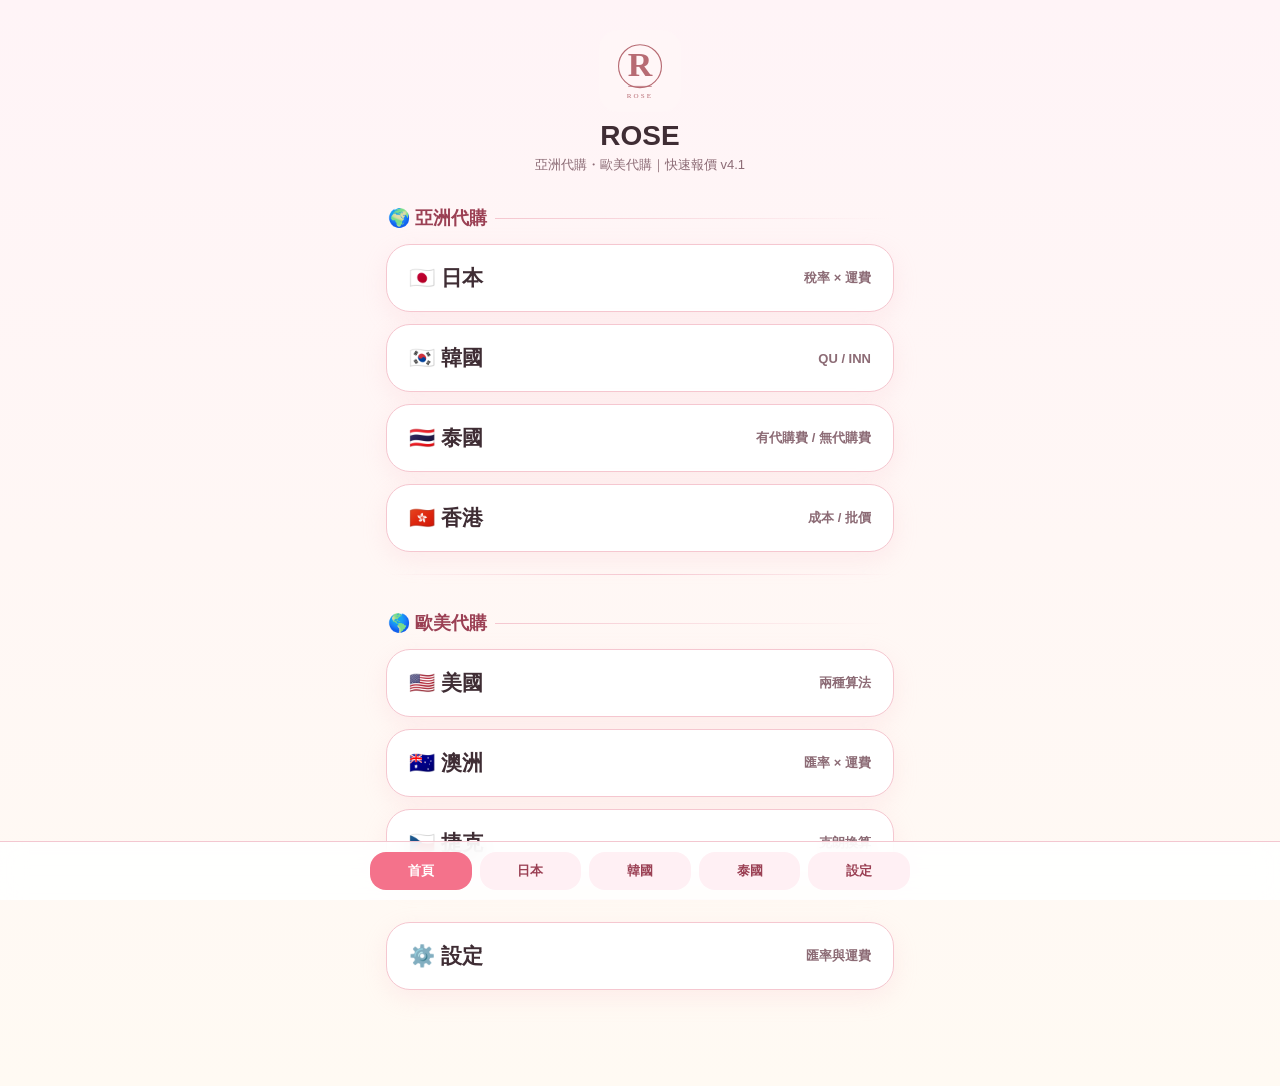
==== index.html @ 2ce21e0d "Add files via upload" ====
<!doctype html>
<!-- ROSE v4.1 Stable KR Shipping Settings -->
<html lang="zh-Hant">
<head>
  <meta charset="utf-8" />
  <meta name="viewport" content="width=device-width, initial-scale=1, viewport-fit=cover" />
  <meta name="theme-color" content="#f4728b" />
  <title>ROSE</title>
  <link rel="manifest" href="manifest.json" />
  <style>
    :root{--pink:#f4728b;--pink2:#fff1f4;--ink:#3f2d34;--muted:#8c6b75;--card:#fff;--line:#f5c7d0;--cream:#fff8ef;--green:#ecfdf3;--blue:#eff6ff;--purple:#f7f0ff;}
    *{box-sizing:border-box} body{margin:0;background:linear-gradient(180deg,#fff4f7,#fffaf3);font-family:-apple-system,BlinkMacSystemFont,"Segoe UI",sans-serif;color:var(--ink)}
    .app{max-width:540px;margin:0 auto;min-height:100vh;padding:18px 16px 96px}.top{text-align:center;padding:12px 0 18px}.logo{font-size:34px}.title{font-weight:900;font-size:28px}.sub{color:var(--muted);font-size:13px;margin-top:4px}.grid{display:grid;gap:12px}.group-title{grid-column:1/-1;font-size:18px;font-weight:950;color:#9b4054;margin:14px 2px 2px;display:flex;align-items:center;gap:8px}.group-title::after{content:"";height:1px;flex:1;background:linear-gradient(90deg,#f5c7d0,transparent)}.btn{width:100%;border:1px solid var(--line);background:#fff;border-radius:24px;padding:19px 22px;display:flex;align-items:center;justify-content:space-between;font-weight:850;font-size:21px;box-shadow:0 8px 24px #f6b8c533;cursor:pointer;color:var(--ink)}.btn small{font-size:13px;color:var(--muted);font-weight:650}.sep{height:1px;background:linear-gradient(90deg,transparent,#f5c7d0,transparent);margin:10px 0}.page{display:none}.page.active{display:block}.nav{display:flex;align-items:center;gap:12px;margin:8px 0 18px}.back{border:0;background:#fff;border-radius:50%;width:42px;height:42px;font-size:22px;box-shadow:0 8px 20px #e7b5be55;cursor:pointer}.h1{font-size:24px;font-weight:900}.panel{background:#fff;border:1px solid var(--line);border-radius:24px;padding:18px;margin-bottom:14px;box-shadow:0 8px 24px #f6b8c533}.field{margin:10px 0}.field label{display:block;font-weight:800;margin:0 0 7px;font-size:14px}.field .wrap{display:flex;align-items:center;background:#fff;border:2px solid #ffd1db;border-radius:18px;padding:0 14px}.field input{border:0;outline:0;padding:16px 4px;font-size:20px;flex:1;min-width:0;background:transparent}.unit{color:var(--muted);font-weight:800}.primary{border:0;background:var(--pink);color:white;font-size:20px;font-weight:900;border-radius:20px;width:100%;padding:17px;box-shadow:0 10px 20px #f4728b55;cursor:pointer}.settings-link{border:1px dashed var(--line);background:#fff;border-radius:18px;padding:12px;font-weight:800;color:#9b4054;cursor:pointer;width:100%;margin-top:10px}.result-grid{display:grid;gap:12px;margin-top:14px}.card{border-radius:22px;padding:16px;box-shadow:0 8px 24px #d9b8bf33}.card:nth-child(6n+1){background:#ffe6ee}.card:nth-child(6n+2){background:#fff0d8}.card:nth-child(6n+3){background:#eaf8f0}.card:nth-child(6n+4){background:#eaf2ff}.card:nth-child(6n+5){background:#f4eafe}.card:nth-child(6n+6){background:#fff6d9}.card h3{margin:0 0 12px;font-size:18px}.row{display:flex;justify-content:space-between;gap:12px;background:#ffffffcc;margin:8px 0;padding:11px 12px;border-radius:14px;font-weight:800}.row span:first-child{color:#7b5a63}.money{color:#e33f6a;font-size:19px}.kpi{display:grid;grid-template-columns:1fr 1fr;gap:10px}.kpi .row{display:block;text-align:center}.kpi b{display:block;font-size:24px;margin-top:4px;color:#e33f6a}.pill{display:inline-flex;padding:8px 12px;border-radius:999px;background:#fff;color:#9b4054;font-weight:800;font-size:13px;margin-bottom:12px}.settings-table{display:grid;gap:10px}.setting-row{display:grid;grid-template-columns:1fr 126px;gap:10px;align-items:center}.setting-row input{border:1px solid var(--line);border-radius:12px;padding:10px;font-size:16px}.note{font-size:13px;color:var(--muted);line-height:1.5}.bottom{position:fixed;left:0;right:0;bottom:0;background:#ffffffdd;backdrop-filter:blur(12px);border-top:1px solid #f3c7d0;padding:10px 12px}.tabs{max-width:540px;margin:0 auto;display:grid;grid-template-columns:repeat(5,1fr);gap:8px}.tab{border:0;background:#fff0f4;border-radius:16px;padding:10px 4px;font-weight:900;color:#9b4054;cursor:pointer}.tab.active{background:var(--pink);color:#fff}.two{display:grid;grid-template-columns:1fr 1fr;gap:10px}.hidden{display:none!important}.setting-title{font-weight:950;color:#9b4054;margin:18px 0 6px;font-size:17px}.setting-hint{font-size:13px;color:var(--muted);line-height:1.55;background:#fff7f9;border:1px dashed var(--line);border-radius:16px;padding:10px 12px;margin:0 0 12px}
  </style>
</head>
<body>
<div class="app">
  <section id="home" class="page active">
    <div class="top"><div class="logo"><img src="icon.svg" width="82" alt="ROSE"></div><div class="title">ROSE</div><div class="sub">亞洲代購・歐美代購｜快速報價 v4.1</div></div>
    <div class="grid">
      <div class="group-title">🌍 亞洲代購</div>
      <button class="btn" onclick="show('jp')"><span>🇯🇵 日本</span><small>稅率 × 運費</small></button>
      <button class="btn" onclick="show('kr')"><span>🇰🇷 韓國</span><small>QU / INN</small></button>
      <button class="btn" onclick="show('th')"><span>🇹🇭 泰國</span><small>有代購費 / 無代購費</small></button>
      <button class="btn" onclick="show('hk')"><span>🇭🇰 香港</span><small>成本 / 批價</small></button>
      <div class="sep"></div>
      <div class="group-title">🌎 歐美代購</div>
      <button class="btn" onclick="show('us')"><span>🇺🇸 美國</span><small>兩種算法</small></button>
      <button class="btn" onclick="show('au')"><span>🇦🇺 澳洲</span><small>匯率 × 運費</small></button>
      <button class="btn" onclick="show('cz')"><span>🇨🇿 捷克</span><small>克朗換算</small></button>
      <div class="sep"></div>
      <button class="btn" onclick="show('settings')"><span>⚙️ 設定</span><small>匯率與運費</small></button>
    </div>
  </section>
  <section id="jp" class="page"></section><section id="kr" class="page"></section><section id="th" class="page"></section>
  <section id="us" class="page"></section><section id="hk" class="page"></section><section id="au" class="page"></section><section id="cz" class="page"></section><section id="settings" class="page"></section>
</div>
<div class="bottom"><div class="tabs">
  <button class="tab active" onclick="show('home')">首頁</button><button class="tab" onclick="show('jp')">日本</button><button class="tab" onclick="show('kr')">韓國</button><button class="tab" onclick="show('th')">泰國</button><button class="tab" onclick="show('settings')">設定</button>
</div></div>
<script>
const defaults={jpRate:.21,jpShips:[.20,.22,.24,.25,.27,.28],krQuFee:1.03,krQuRate1:39,krQuRate2:40,krQuAir1:.26,krQuAir2:.21,krQuSea:.16,krHongRate1:40,krHongRate2:42,krHongAir:.23,krHongSea:.146,thRate:1,thShip:.17,thWeightShip:.18,usRate:32,usFeeA:1.08,usShipA:180,usFeeB:1.07,usShipB:5,hkRateCost:3.8,hkRateWholesale:5,hkBuyerFee:0,hkBuyerFeeWholesale:30,hkShipRateCost:4.2,hkShipRateWholesale:5,hkShipPerG:.15,auRate:23,auShip:.175,czRate:1.4,czShip:.3};
let st=JSON.parse(localStorage.getItem('roseSettings')||localStorage.getItem('abbySettings')||'{}'); st={...defaults,...st};
const fmt=n=>'NT$ '+(isFinite(n)?Math.round(n).toLocaleString('zh-TW'):'0');
const fmt2=n=>'NT$ '+(isFinite(n)?Math.round(n).toLocaleString('zh-TW'):'0');
function save(){localStorage.setItem('roseSettings',JSON.stringify(st));}
function show(id){document.querySelectorAll('.page').forEach(p=>p.classList.remove('active'));document.getElementById(id).classList.add('active');document.querySelectorAll('.tab').forEach(t=>t.classList.remove('active')); const map={home:0,jp:1,kr:2,th:3,settings:4}; if(map[id]!=null)document.querySelectorAll('.tab')[map[id]].classList.add('active'); window.scrollTo(0,0)}
function nav(title){return `<div class="nav"><button class="back" onclick="show('home')">‹</button><div class="h1">${title}</div></div>`}
function input(id,label,unit,val=0){return `<div class="field"><label>${label}</label><div class="wrap"><input id="${id}" type="number" inputmode="decimal" value="${val}" oninput="calcAll()"><span class="unit">${unit}</span></div></div>`}
function jpCost(p,w,tax,ship){return p*tax*st.jpRate+w*ship}
function renderJP(){document.getElementById('jp').innerHTML=nav('🇯🇵 日本報價')+`<div class="panel">${input('jpPrice','商品價格（日幣）','¥',100)}${input('jpWeight','重量','g',100)}<button class="primary" onclick="calcAll()">開始計算</button><button class="settings-link" onclick="show('settings')">調整日本匯率 / 運費</button></div><div id="jpResults" class="result-grid"></div>`;calcAll()}
function calcJP(){let p=+document.getElementById('jpPrice')?.value||0,w=+document.getElementById('jpWeight')?.value||0;let html=`<div class="panel kpi"><div class="row">商品<b>¥ ${p.toLocaleString()}</b></div><div class="row">重量<b>${w} g</b></div></div>`;st.jpShips.forEach(ship=>{let a=jpCost(p,w,1.1,ship),b=jpCost(p,w,1.08,ship),c=jpCost(p,w,1,ship);html+=`<div class="card"><h3>運費 ${ship.toFixed(2)}</h3><div class="row"><span>10%稅 成本</span><span class="money">${fmt(a)}</span></div><div class="row"><span>8%稅 成本</span><span class="money">${fmt(b)}</span></div><div class="row"><span>稅込 成本</span><span class="money">${fmt(c)}</span></div></div>`});document.getElementById('jpResults').innerHTML=html}
function renderKR(){document.getElementById('kr').innerHTML=nav('🇰🇷 韓國報價')+`<div class="panel"><span class="pill">QU 模式</span>${input('krQuPrice','韓元價格','₩',28000)}${input('krQuWeight','重量','g',900)}<span class="pill">INN 模式</span>${input('krHongPrice','韓元價格','₩',10000)}${input('krHongWeight','重量','g',200)}<button class="primary" onclick="calcAll()">開始計算</button></div><div id="krResults" class="result-grid"></div>`;calcAll()}
function calcKR(){let p=+document.getElementById('krQuPrice')?.value||0,w=+document.getElementById('krQuWeight')?.value||0,hp=+document.getElementById('krHongPrice')?.value||0,hw=+document.getElementById('krHongWeight')?.value||0;let qAir1=p*st.krQuFee/st.krQuRate1+w*st.krQuAir1,qAir2=p*st.krQuFee/st.krQuRate2+w*st.krQuAir2,qSea1=p*st.krQuFee/st.krQuRate1+w*st.krQuSea,qSea2=p*st.krQuFee/st.krQuRate2+w*st.krQuSea;let hAir1=hp/st.krHongRate1+hw*st.krHongAir,hAir2=hp/st.krHongRate2+hw*st.krHongAir,hSea1=hp/st.krHongRate1+hw*st.krHongSea,hSea2=hp/st.krHongRate2+hw*st.krHongSea;document.getElementById('krResults').innerHTML=`<div class="card"><h3>QU 空運</h3><div class="row"><span>匯率 ${st.krQuRate1}｜運費 ${st.krQuAir1}/g</span><span class="money">${fmt(qAir1)}</span></div><div class="row"><span>匯率 ${st.krQuRate2}｜運費 ${st.krQuAir2}/g</span><span class="money">${fmt(qAir2)}</span></div></div><div class="card"><h3>QU 海運</h3><div class="row"><span>匯率 ${st.krQuRate1}｜運費 ${st.krQuSea}/g</span><span class="money">${fmt(qSea1)}</span></div><div class="row"><span>匯率 ${st.krQuRate2}｜運費 ${st.krQuSea}/g</span><span class="money">${fmt(qSea2)}</span></div></div><div class="card"><h3>INN 空運</h3><div class="row"><span>匯率 ${st.krHongRate1}｜運費 ${st.krHongAir}/g</span><span class="money">${fmt(hAir1)}</span></div><div class="row"><span>匯率 ${st.krHongRate2}｜運費 ${st.krHongAir}/g</span><span class="money">${fmt(hAir2)}</span></div></div><div class="card"><h3>INN 海運</h3><div class="row"><span>匯率 ${st.krHongRate1}｜運費 ${st.krHongSea}/g</span><span class="money">${fmt(hSea1)}</span></div><div class="row"><span>匯率 ${st.krHongRate2}｜運費 ${st.krHongSea}/g</span><span class="money">${fmt(hSea2)}</span></div></div>`}
function renderTH(){document.getElementById('th').innerHTML=nav('🇹🇭 泰國報價')+`<div class="panel"><span class="pill">有代購費</span>${input('thPrice','泰銖價格','฿',100)}${input('thWeight','重量','g',100)}<span class="pill">無代購費</span>${input('thWPrice','泰銖價格','฿',210)}${input('thWWeight','重量','g',400)}<button class="primary" onclick="calcAll()">開始計算</button></div><div id="thResults" class="result-grid"></div>`;calcAll()}
function calcTH(){let p=+document.getElementById('thPrice')?.value||0,w=+document.getElementById('thWeight')?.value||0,wp=+document.getElementById('thWPrice')?.value||0,ww=+document.getElementById('thWWeight')?.value||0;let cost=Math.round(p*1.1*st.thRate+w*st.thShip);let base=Math.round(wp*st.thRate+ww*st.thShip);let agent=Math.round(base*1.1);document.getElementById('thResults').innerHTML=`<div class="card"><h3>有代購費</h3><div class="row"><span>成本</span><span class="money">${fmt(cost)}</span></div></div><div class="card"><h3>無代購費</h3><div class="row"><span>成本</span><span class="money">${fmt(base)}</span></div><div class="row"><span>代購費10%</span><span>${fmt(agent)}</span></div></div>`}

function renderUS(){document.getElementById('us').innerHTML=nav('🇺🇸 美國報價')+`<div class="panel"><span class="pill">算法A：商品×代購×匯率 + 磅×運費</span>${input('usAUsd','美金價格','$',10.99)}${input('usALb','重量','lb',1.37)}<span class="pill">算法B：(商品×代購 + 磅×運費)×匯率</span>${input('usBUsd','美金價格','$',10.99)}${input('usBLb','重量','lb',1.37)}<span class="pill">克磅換算</span>${input('usG','克轉磅','g',500)}${input('usLb','磅轉克','lb',1)}<button class="primary" onclick="calcAll()">開始計算</button></div><div id="usResults" class="result-grid"></div>`;calcAll()}
function calcUS(){let a=+document.getElementById('usAUsd')?.value||0,alb=+document.getElementById('usALb')?.value||0,b=+document.getElementById('usBUsd')?.value||0,blb=+document.getElementById('usBLb')?.value||0,g=+document.getElementById('usG')?.value||0,lb=+document.getElementById('usLb')?.value||0;let ares=a*st.usFeeA*st.usRate+alb*st.usShipA;let bres=(b*st.usFeeB+blb*st.usShipB)*st.usRate;document.getElementById('usResults').innerHTML=`<div class="card"><h3>算法A</h3><div class="row"><span>結果</span><span class="money">${fmt2(ares)}</span></div></div><div class="card"><h3>算法B</h3><div class="row"><span>結果</span><span class="money">${fmt2(bres)}</span></div></div><div class="card"><h3>重量換算</h3><div class="row"><span>${g} g =</span><span class="money">${(g*0.0022046).toFixed(4)} lb</span></div><div class="row"><span>${lb} lb =</span><span class="money">${(lb/0.0022046).toFixed(2)} g</span></div></div>`}
function renderHK(){document.getElementById('hk').innerHTML=nav('🇭🇰 香港報價')+`<div class="panel"><span class="pill">模式1：折扣＋買手費</span>${input('hkPrice','港幣價格','HK$',125)}${input('hkDiscount','折扣','×',1)}<span class="pill">模式2：重量運費</span>${input('hkWPrice','港幣價格','HK$',20)}${input('hkWeightFee','重量運費','NT$',85)}${input('hkWDiscount','折扣','×',1)}<button class="primary" onclick="calcAll()">開始計算</button></div><div id="hkResults" class="result-grid"></div>`;calcAll()}
function calcHK(){let p=+document.getElementById('hkPrice')?.value||0,d=+document.getElementById('hkDiscount')?.value||0,wp=+document.getElementById('hkWPrice')?.value||0,wf=+document.getElementById('hkWeightFee')?.value||0,wd=+document.getElementById('hkWDiscount')?.value||0;let c=p*d*st.hkRateCost+st.hkBuyerFee,wh=p*d*st.hkRateWholesale+st.hkBuyerFeeWholesale;let c2=wp*wd*st.hkShipRateCost+wf*st.hkShipPerG,wh2=wp*wd*st.hkShipRateWholesale+wf*st.hkShipPerG;document.getElementById('hkResults').innerHTML=`<div class="card"><h3>模式1：折扣＋買手費</h3><div class="row"><span>成本</span><span class="money">${fmt2(c)}</span></div><div class="row"><span>批價</span><span>${fmt2(wh)}</span></div></div><div class="card"><h3>模式2：重量運費</h3><div class="row"><span>成本</span><span class="money">${fmt2(c2)}</span></div><div class="row"><span>批價</span><span>${fmt2(wh2)}</span></div></div>`}
function renderAU(){document.getElementById('au').innerHTML=nav('🇦🇺 澳洲報價')+`<div class="panel">${input('auPrice','澳幣價格','A$',30)}${input('auWeight','重量','g',150)}<button class="primary" onclick="calcAll()">開始計算</button></div><div id="auResults" class="result-grid"></div>`;calcAll()}
function calcAU(){let p=+document.getElementById('auPrice')?.value||0,w=+document.getElementById('auWeight')?.value||0;let res=p*st.auRate+w*st.auShip;document.getElementById('auResults').innerHTML=`<div class="card"><h3>澳洲小計</h3><div class="row"><span>結果</span><span class="money">${fmt2(res)}</span></div></div>`}
function renderCZ(){document.getElementById('cz').innerHTML=nav('🇨🇿 捷克報價')+`<div class="panel">${input('czPrice','克朗價格','Kč',119.9)}${input('czWeight','重量','g',150)}<button class="primary" onclick="calcAll()">開始計算</button></div><div id="czResults" class="result-grid"></div>`;calcAll()}
function calcCZ(){let p=+document.getElementById('czPrice')?.value||0,w=+document.getElementById('czWeight')?.value||0;let res=p*st.czRate+w*st.czShip;document.getElementById('czResults').innerHTML=`<div class="card"><h3>捷克小計</h3><div class="row"><span>結果</span><span class="money">${fmt2(res)}</span></div></div>`}
function settingTitle(t){return `<div class="setting-title">${t}</div>`}
function settingInput(k,l,step='0.001'){return `<div class="setting-row"><label>${l}</label><input id="set_${k}" type="number" step="${step}" value="${st[k]}"></div>`}
function renderSettings(){let shipHtml=st.jpShips.map((v,i)=>`<div class="setting-row"><label>日本運費 ${i+1}</label><input id="jpShip${i}" type="number" step="0.01" value="${v}"></div>`).join('');document.getElementById('settings').innerHTML=nav('⚙️ 設定')+`<div class="panel"><div class="setting-hint">韓國運費為「每 g 運費」。例如 0.26 代表每公克 0.26 元；不需要運費就填 0。</div><div class="settings-table">${settingTitle('🇯🇵 日本')}${settingInput('jpRate','日幣匯率')}${shipHtml}${settingTitle('🇰🇷 韓國 QU')}${settingInput('krQuRate1','QU 匯率1')}${settingInput('krQuRate2','QU 匯率2')}${settingInput('krQuAir1','QU 空運運費1 / 每g')}${settingInput('krQuAir2','QU 空運運費2 / 每g')}${settingInput('krQuSea','QU 海運運費 / 每g')}${settingInput('krQuFee','QU 代購費倍率')}${settingTitle('🇰🇷 韓國 INN')}${settingInput('krHongRate1','INN 匯率1')}${settingInput('krHongRate2','INN 匯率2')}${settingInput('krHongAir','INN 空運運費 / 每g')}${settingInput('krHongSea','INN 海運運費 / 每g')}${settingTitle('🇹🇭 泰國')}${settingInput('thRate','泰銖匯率')}${settingInput('thShip','有代購運費 / 每g')}${settingInput('thWeightShip','無代購運費 / 每g')}${settingTitle('🇺🇸 美國')}${settingInput('usRate','美金匯率')}${settingInput('usFeeA','算法A代購費倍率')}${settingInput('usShipA','算法A運費')}${settingInput('usFeeB','算法B代購費倍率')}${settingInput('usShipB','算法B運費')}${settingTitle('🇭🇰 香港')}${settingInput('hkRateCost','港幣成本匯率')}${settingInput('hkRateWholesale','港幣批價匯率')}${settingInput('hkBuyerFee','買手費成本')}${settingInput('hkBuyerFeeWholesale','買手費批價')}${settingInput('hkShipRateCost','重量成本匯率')}${settingInput('hkShipRateWholesale','重量批價匯率')}${settingInput('hkShipPerG','香港重量運費 / 每g')}${settingTitle('🇦🇺 澳洲')}${settingInput('auRate','澳幣匯率')}${settingInput('auShip','澳洲運費 / 每g')}${settingTitle('🇨🇿 捷克')}${settingInput('czRate','捷克匯率')}${settingInput('czShip','捷克運費 / 每g')}</div><button class="primary" style="margin-top:16px" onclick="saveSettings()">儲存設定</button><p class="note">設定會存在這台手機/電腦的瀏覽器裡。換裝置要重新設定。</p></div>`}
function saveSettings(){Object.keys(defaults).forEach(k=>{if(k==='jpShips')return;let el=document.getElementById('set_'+k);if(el)st[k]=+el.value});st.jpShips=st.jpShips.map((_,i)=>+document.getElementById('jpShip'+i).value||0);save();alert('已儲存設定');renderAll();show('settings')}
function calcAll(){if(document.getElementById('jpResults'))calcJP();if(document.getElementById('krResults'))calcKR();if(document.getElementById('thResults'))calcTH();if(document.getElementById('usResults'))calcUS();if(document.getElementById('hkResults'))calcHK();if(document.getElementById('auResults'))calcAU();if(document.getElementById('czResults'))calcCZ()}
function renderAll(){renderJP();renderKR();renderTH();renderUS();renderHK();renderAU();renderCZ();renderSettings()}
renderAll();
if('serviceWorker' in navigator){navigator.serviceWorker.register('./sw.js').catch(()=>{})}
</script>
</body>
</html>
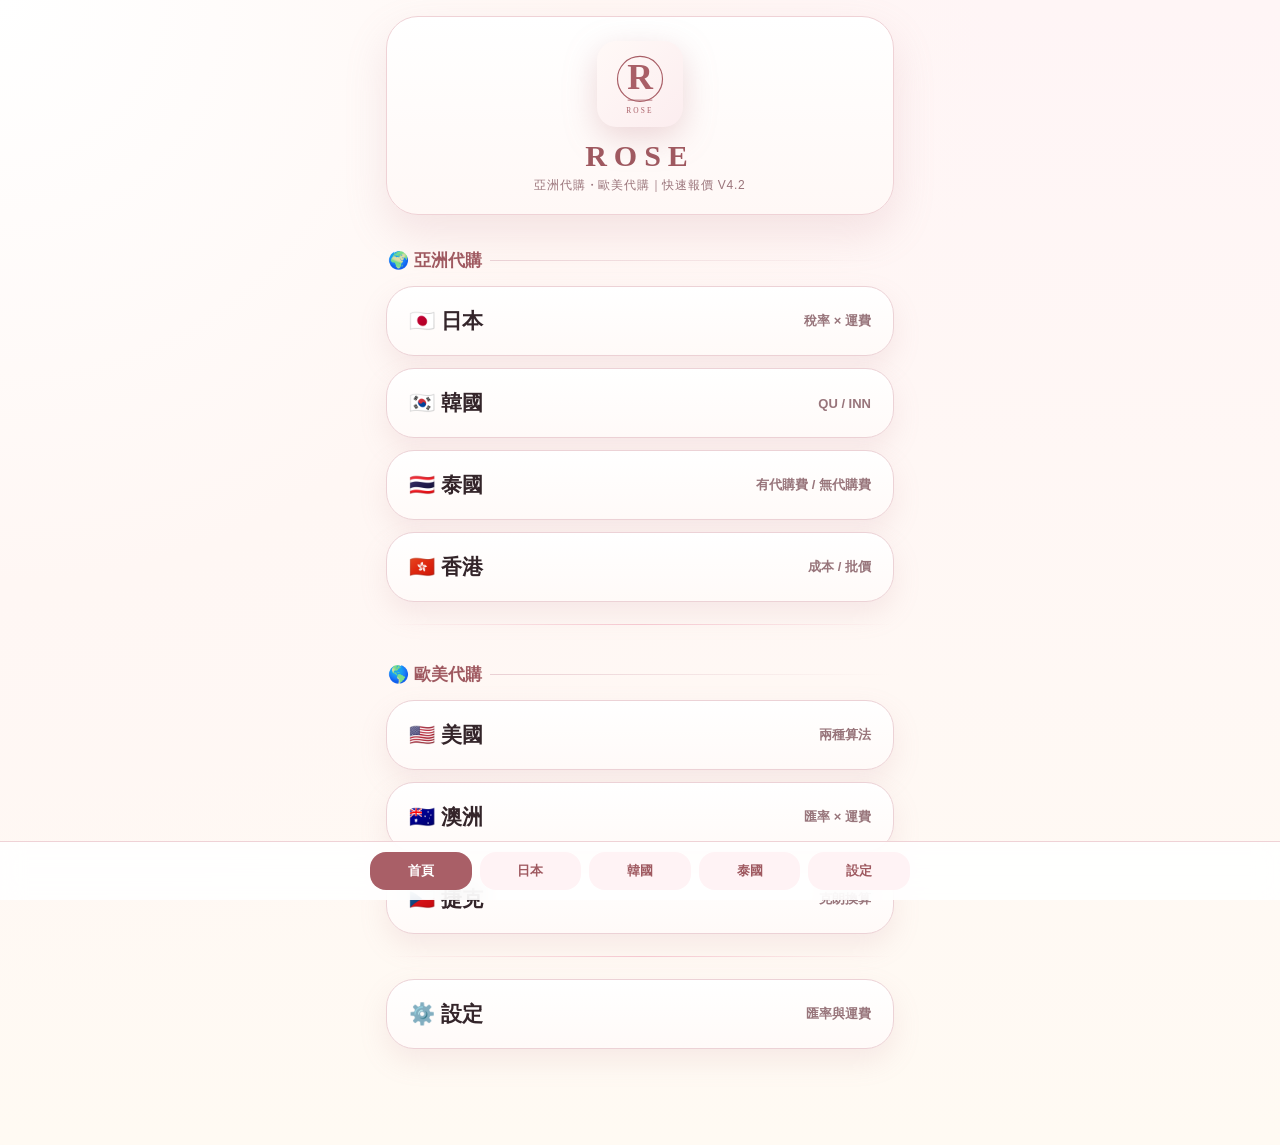
==== commit 61274f93: "Add files via upload" ====
--- a/index.html
+++ b/index.html
@@ -1,22 +1,142 @@
 <!doctype html>
-<!-- ROSE v4.1 Stable KR Shipping Settings -->
+<!-- ROSE v4.2 Stable Visual Upgrade -->
 <html lang="zh-Hant">
 <head>
   <meta charset="utf-8" />
   <meta name="viewport" content="width=device-width, initial-scale=1, viewport-fit=cover" />
-  <meta name="theme-color" content="#f4728b" />
+  <meta name="theme-color" content="#a95f67" />
   <title>ROSE</title>
   <link rel="manifest" href="manifest.json" />
   <style>
     :root{--pink:#f4728b;--pink2:#fff1f4;--ink:#3f2d34;--muted:#8c6b75;--card:#fff;--line:#f5c7d0;--cream:#fff8ef;--green:#ecfdf3;--blue:#eff6ff;--purple:#f7f0ff;}
     *{box-sizing:border-box} body{margin:0;background:linear-gradient(180deg,#fff4f7,#fffaf3);font-family:-apple-system,BlinkMacSystemFont,"Segoe UI",sans-serif;color:var(--ink)}
     .app{max-width:540px;margin:0 auto;min-height:100vh;padding:18px 16px 96px}.top{text-align:center;padding:12px 0 18px}.logo{font-size:34px}.title{font-weight:900;font-size:28px}.sub{color:var(--muted);font-size:13px;margin-top:4px}.grid{display:grid;gap:12px}.group-title{grid-column:1/-1;font-size:18px;font-weight:950;color:#9b4054;margin:14px 2px 2px;display:flex;align-items:center;gap:8px}.group-title::after{content:"";height:1px;flex:1;background:linear-gradient(90deg,#f5c7d0,transparent)}.btn{width:100%;border:1px solid var(--line);background:#fff;border-radius:24px;padding:19px 22px;display:flex;align-items:center;justify-content:space-between;font-weight:850;font-size:21px;box-shadow:0 8px 24px #f6b8c533;cursor:pointer;color:var(--ink)}.btn small{font-size:13px;color:var(--muted);font-weight:650}.sep{height:1px;background:linear-gradient(90deg,transparent,#f5c7d0,transparent);margin:10px 0}.page{display:none}.page.active{display:block}.nav{display:flex;align-items:center;gap:12px;margin:8px 0 18px}.back{border:0;background:#fff;border-radius:50%;width:42px;height:42px;font-size:22px;box-shadow:0 8px 20px #e7b5be55;cursor:pointer}.h1{font-size:24px;font-weight:900}.panel{background:#fff;border:1px solid var(--line);border-radius:24px;padding:18px;margin-bottom:14px;box-shadow:0 8px 24px #f6b8c533}.field{margin:10px 0}.field label{display:block;font-weight:800;margin:0 0 7px;font-size:14px}.field .wrap{display:flex;align-items:center;background:#fff;border:2px solid #ffd1db;border-radius:18px;padding:0 14px}.field input{border:0;outline:0;padding:16px 4px;font-size:20px;flex:1;min-width:0;background:transparent}.unit{color:var(--muted);font-weight:800}.primary{border:0;background:var(--pink);color:white;font-size:20px;font-weight:900;border-radius:20px;width:100%;padding:17px;box-shadow:0 10px 20px #f4728b55;cursor:pointer}.settings-link{border:1px dashed var(--line);background:#fff;border-radius:18px;padding:12px;font-weight:800;color:#9b4054;cursor:pointer;width:100%;margin-top:10px}.result-grid{display:grid;gap:12px;margin-top:14px}.card{border-radius:22px;padding:16px;box-shadow:0 8px 24px #d9b8bf33}.card:nth-child(6n+1){background:#ffe6ee}.card:nth-child(6n+2){background:#fff0d8}.card:nth-child(6n+3){background:#eaf8f0}.card:nth-child(6n+4){background:#eaf2ff}.card:nth-child(6n+5){background:#f4eafe}.card:nth-child(6n+6){background:#fff6d9}.card h3{margin:0 0 12px;font-size:18px}.row{display:flex;justify-content:space-between;gap:12px;background:#ffffffcc;margin:8px 0;padding:11px 12px;border-radius:14px;font-weight:800}.row span:first-child{color:#7b5a63}.money{color:#e33f6a;font-size:19px}.kpi{display:grid;grid-template-columns:1fr 1fr;gap:10px}.kpi .row{display:block;text-align:center}.kpi b{display:block;font-size:24px;margin-top:4px;color:#e33f6a}.pill{display:inline-flex;padding:8px 12px;border-radius:999px;background:#fff;color:#9b4054;font-weight:800;font-size:13px;margin-bottom:12px}.settings-table{display:grid;gap:10px}.setting-row{display:grid;grid-template-columns:1fr 126px;gap:10px;align-items:center}.setting-row input{border:1px solid var(--line);border-radius:12px;padding:10px;font-size:16px}.note{font-size:13px;color:var(--muted);line-height:1.5}.bottom{position:fixed;left:0;right:0;bottom:0;background:#ffffffdd;backdrop-filter:blur(12px);border-top:1px solid #f3c7d0;padding:10px 12px}.tabs{max-width:540px;margin:0 auto;display:grid;grid-template-columns:repeat(5,1fr);gap:8px}.tab{border:0;background:#fff0f4;border-radius:16px;padding:10px 4px;font-weight:900;color:#9b4054;cursor:pointer}.tab.active{background:var(--pink);color:#fff}.two{display:grid;grid-template-columns:1fr 1fr;gap:10px}.hidden{display:none!important}.setting-title{font-weight:950;color:#9b4054;margin:18px 0 6px;font-size:17px}.setting-hint{font-size:13px;color:var(--muted);line-height:1.55;background:#fff7f9;border:1px dashed var(--line);border-radius:16px;padding:10px 12px;margin:0 0 12px}
-  </style>
+  
+/* ROSE v4.2 visual polish */
+:root{
+  --pink:#a95f67;
+  --pink2:#fff2f4;
+  --ink:#34252a;
+  --muted:#8f6d73;
+  --line:#ecd2d6;
+}
+body{
+  background:
+    radial-gradient(circle at top left,#fff 0,#fff7f4 34%,transparent 58%),
+    linear-gradient(180deg,#fff5f6,#fffaf3);
+}
+.app{padding-top:16px}
+.top{
+  background:linear-gradient(180deg,#fff,#fff8f6);
+  border:1px solid #efd2d6;
+  border-radius:32px;
+  padding:24px 18px 20px;
+  margin-bottom:18px;
+  box-shadow:0 18px 42px #c58b9330;
+}
+.logo img{
+  width:86px;
+  filter:drop-shadow(0 10px 16px #b76b7342);
+}
+.title{
+  font-family:Georgia,'Times New Roman',serif;
+  letter-spacing:7px;
+  color:#9f5960;
+  font-size:30px;
+  margin-top:4px;
+}
+.sub{
+  color:#9a747a;
+  letter-spacing:.8px;
+  font-size:12px;
+  text-transform:uppercase;
+}
+.group-title{
+  color:#9f5960;
+  font-size:17px;
+  margin-top:16px;
+}
+.group-title::after{
+  background:linear-gradient(90deg,#ead0d4,transparent);
+}
+.btn{
+  background:linear-gradient(180deg,#ffffff,#fffaf8);
+  border-color:#ecd2d6;
+  border-radius:28px;
+  padding:20px 22px;
+  box-shadow:0 12px 28px #c58b9326;
+  transition:transform .12s ease,box-shadow .12s ease,border-color .12s ease;
+}
+.btn:active{
+  transform:scale(.985);
+  box-shadow:0 6px 16px #c58b9330;
+}
+.btn span{letter-spacing:.2px}
+.btn small{color:#98757b}
+.panel{
+  border-color:#ecd2d6;
+  border-radius:28px;
+  box-shadow:0 14px 34px #c58b9326;
+}
+.field .wrap{
+  border-color:#efd0d6;
+  border-radius:20px;
+}
+.primary{
+  background:#a95f67;
+  box-shadow:0 12px 24px #a95f6742;
+}
+.settings-link{
+  color:#9f5960;
+  border-color:#e7c3ca;
+}
+.card{
+  border:1px solid #efd6d9;
+  border-radius:26px;
+  box-shadow:0 14px 32px #c58b9324;
+}
+.card h3{
+  color:#8f4f57;
+  letter-spacing:.4px;
+}
+.row{
+  border-radius:16px;
+}
+.money{
+  color:#a95f67;
+}
+.pill{
+  background:#fff4f5;
+  color:#9f5960;
+}
+.back{
+  box-shadow:0 10px 22px #c58b9330;
+}
+.bottom{
+  border-top-color:#efd2d6;
+}
+.tab{
+  background:#fff3f5;
+  color:#9f5960;
+}
+.tab.active{
+  background:#a95f67;
+  color:#fff;
+}
+.setting-title{
+  color:#9f5960;
+}
+.setting-hint{
+  background:#fff7f8;
+  border-color:#ecd2d6;
+}
+
+</style>
 </head>
 <body>
 <div class="app">
   <section id="home" class="page active">
-    <div class="top"><div class="logo"><img src="icon.svg" width="82" alt="ROSE"></div><div class="title">ROSE</div><div class="sub">亞洲代購・歐美代購｜快速報價 v4.1</div></div>
+    <div class="top"><div class="logo"><img src="icon.svg" width="82" alt="ROSE"></div><div class="title">ROSE</div><div class="sub">亞洲代購・歐美代購｜快速報價 v4.2</div></div>
     <div class="grid">
       <div class="group-title">🌍 亞洲代購</div>
       <button class="btn" onclick="show('jp')"><span>🇯🇵 日本</span><small>稅率 × 運費</small></button>
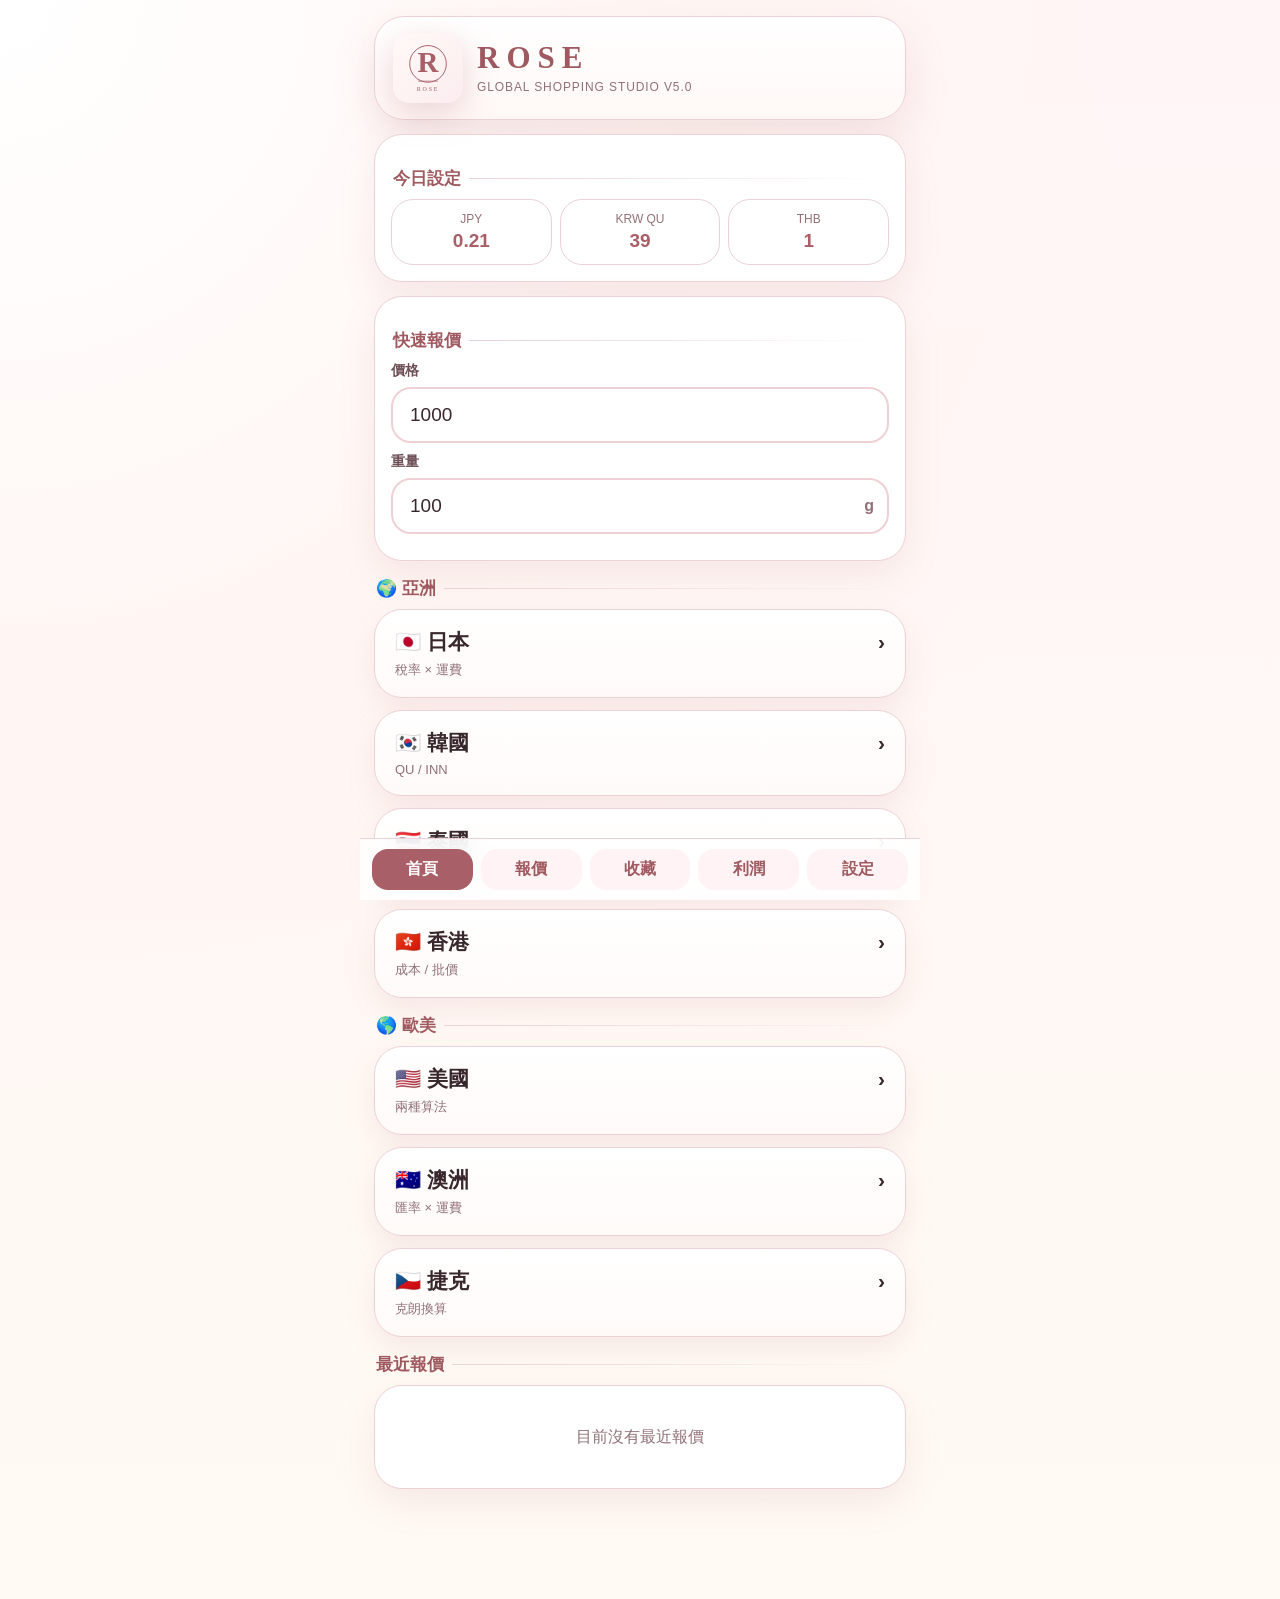
==== commit 29afdd06: "Add files via upload" ====
--- a/index.html
+++ b/index.html
@@ -1,196 +1,37 @@
 <!doctype html>
-<!-- ROSE v4.2 Stable Visual Upgrade -->
 <html lang="zh-Hant">
 <head>
   <meta charset="utf-8" />
   <meta name="viewport" content="width=device-width, initial-scale=1, viewport-fit=cover" />
   <meta name="theme-color" content="#a95f67" />
-  <title>ROSE</title>
+  <title>ROSE Studio</title>
   <link rel="manifest" href="manifest.json" />
-  <style>
-    :root{--pink:#f4728b;--pink2:#fff1f4;--ink:#3f2d34;--muted:#8c6b75;--card:#fff;--line:#f5c7d0;--cream:#fff8ef;--green:#ecfdf3;--blue:#eff6ff;--purple:#f7f0ff;}
-    *{box-sizing:border-box} body{margin:0;background:linear-gradient(180deg,#fff4f7,#fffaf3);font-family:-apple-system,BlinkMacSystemFont,"Segoe UI",sans-serif;color:var(--ink)}
-    .app{max-width:540px;margin:0 auto;min-height:100vh;padding:18px 16px 96px}.top{text-align:center;padding:12px 0 18px}.logo{font-size:34px}.title{font-weight:900;font-size:28px}.sub{color:var(--muted);font-size:13px;margin-top:4px}.grid{display:grid;gap:12px}.group-title{grid-column:1/-1;font-size:18px;font-weight:950;color:#9b4054;margin:14px 2px 2px;display:flex;align-items:center;gap:8px}.group-title::after{content:"";height:1px;flex:1;background:linear-gradient(90deg,#f5c7d0,transparent)}.btn{width:100%;border:1px solid var(--line);background:#fff;border-radius:24px;padding:19px 22px;display:flex;align-items:center;justify-content:space-between;font-weight:850;font-size:21px;box-shadow:0 8px 24px #f6b8c533;cursor:pointer;color:var(--ink)}.btn small{font-size:13px;color:var(--muted);font-weight:650}.sep{height:1px;background:linear-gradient(90deg,transparent,#f5c7d0,transparent);margin:10px 0}.page{display:none}.page.active{display:block}.nav{display:flex;align-items:center;gap:12px;margin:8px 0 18px}.back{border:0;background:#fff;border-radius:50%;width:42px;height:42px;font-size:22px;box-shadow:0 8px 20px #e7b5be55;cursor:pointer}.h1{font-size:24px;font-weight:900}.panel{background:#fff;border:1px solid var(--line);border-radius:24px;padding:18px;margin-bottom:14px;box-shadow:0 8px 24px #f6b8c533}.field{margin:10px 0}.field label{display:block;font-weight:800;margin:0 0 7px;font-size:14px}.field .wrap{display:flex;align-items:center;background:#fff;border:2px solid #ffd1db;border-radius:18px;padding:0 14px}.field input{border:0;outline:0;padding:16px 4px;font-size:20px;flex:1;min-width:0;background:transparent}.unit{color:var(--muted);font-weight:800}.primary{border:0;background:var(--pink);color:white;font-size:20px;font-weight:900;border-radius:20px;width:100%;padding:17px;box-shadow:0 10px 20px #f4728b55;cursor:pointer}.settings-link{border:1px dashed var(--line);background:#fff;border-radius:18px;padding:12px;font-weight:800;color:#9b4054;cursor:pointer;width:100%;margin-top:10px}.result-grid{display:grid;gap:12px;margin-top:14px}.card{border-radius:22px;padding:16px;box-shadow:0 8px 24px #d9b8bf33}.card:nth-child(6n+1){background:#ffe6ee}.card:nth-child(6n+2){background:#fff0d8}.card:nth-child(6n+3){background:#eaf8f0}.card:nth-child(6n+4){background:#eaf2ff}.card:nth-child(6n+5){background:#f4eafe}.card:nth-child(6n+6){background:#fff6d9}.card h3{margin:0 0 12px;font-size:18px}.row{display:flex;justify-content:space-between;gap:12px;background:#ffffffcc;margin:8px 0;padding:11px 12px;border-radius:14px;font-weight:800}.row span:first-child{color:#7b5a63}.money{color:#e33f6a;font-size:19px}.kpi{display:grid;grid-template-columns:1fr 1fr;gap:10px}.kpi .row{display:block;text-align:center}.kpi b{display:block;font-size:24px;margin-top:4px;color:#e33f6a}.pill{display:inline-flex;padding:8px 12px;border-radius:999px;background:#fff;color:#9b4054;font-weight:800;font-size:13px;margin-bottom:12px}.settings-table{display:grid;gap:10px}.setting-row{display:grid;grid-template-columns:1fr 126px;gap:10px;align-items:center}.setting-row input{border:1px solid var(--line);border-radius:12px;padding:10px;font-size:16px}.note{font-size:13px;color:var(--muted);line-height:1.5}.bottom{position:fixed;left:0;right:0;bottom:0;background:#ffffffdd;backdrop-filter:blur(12px);border-top:1px solid #f3c7d0;padding:10px 12px}.tabs{max-width:540px;margin:0 auto;display:grid;grid-template-columns:repeat(5,1fr);gap:8px}.tab{border:0;background:#fff0f4;border-radius:16px;padding:10px 4px;font-weight:900;color:#9b4054;cursor:pointer}.tab.active{background:var(--pink);color:#fff}.two{display:grid;grid-template-columns:1fr 1fr;gap:10px}.hidden{display:none!important}.setting-title{font-weight:950;color:#9b4054;margin:18px 0 6px;font-size:17px}.setting-hint{font-size:13px;color:var(--muted);line-height:1.55;background:#fff7f9;border:1px dashed var(--line);border-radius:16px;padding:10px 12px;margin:0 0 12px}
-  
-/* ROSE v4.2 visual polish */
-:root{
-  --pink:#a95f67;
-  --pink2:#fff2f4;
-  --ink:#34252a;
-  --muted:#8f6d73;
-  --line:#ecd2d6;
-}
-body{
-  background:
-    radial-gradient(circle at top left,#fff 0,#fff7f4 34%,transparent 58%),
-    linear-gradient(180deg,#fff5f6,#fffaf3);
-}
-.app{padding-top:16px}
-.top{
-  background:linear-gradient(180deg,#fff,#fff8f6);
-  border:1px solid #efd2d6;
-  border-radius:32px;
-  padding:24px 18px 20px;
-  margin-bottom:18px;
-  box-shadow:0 18px 42px #c58b9330;
-}
-.logo img{
-  width:86px;
-  filter:drop-shadow(0 10px 16px #b76b7342);
-}
-.title{
-  font-family:Georgia,'Times New Roman',serif;
-  letter-spacing:7px;
-  color:#9f5960;
-  font-size:30px;
-  margin-top:4px;
-}
-.sub{
-  color:#9a747a;
-  letter-spacing:.8px;
-  font-size:12px;
-  text-transform:uppercase;
-}
-.group-title{
-  color:#9f5960;
-  font-size:17px;
-  margin-top:16px;
-}
-.group-title::after{
-  background:linear-gradient(90deg,#ead0d4,transparent);
-}
-.btn{
-  background:linear-gradient(180deg,#ffffff,#fffaf8);
-  border-color:#ecd2d6;
-  border-radius:28px;
-  padding:20px 22px;
-  box-shadow:0 12px 28px #c58b9326;
-  transition:transform .12s ease,box-shadow .12s ease,border-color .12s ease;
-}
-.btn:active{
-  transform:scale(.985);
-  box-shadow:0 6px 16px #c58b9330;
-}
-.btn span{letter-spacing:.2px}
-.btn small{color:#98757b}
-.panel{
-  border-color:#ecd2d6;
-  border-radius:28px;
-  box-shadow:0 14px 34px #c58b9326;
-}
-.field .wrap{
-  border-color:#efd0d6;
-  border-radius:20px;
-}
-.primary{
-  background:#a95f67;
-  box-shadow:0 12px 24px #a95f6742;
-}
-.settings-link{
-  color:#9f5960;
-  border-color:#e7c3ca;
-}
-.card{
-  border:1px solid #efd6d9;
-  border-radius:26px;
-  box-shadow:0 14px 32px #c58b9324;
-}
-.card h3{
-  color:#8f4f57;
-  letter-spacing:.4px;
-}
-.row{
-  border-radius:16px;
-}
-.money{
-  color:#a95f67;
-}
-.pill{
-  background:#fff4f5;
-  color:#9f5960;
-}
-.back{
-  box-shadow:0 10px 22px #c58b9330;
-}
-.bottom{
-  border-top-color:#efd2d6;
-}
-.tab{
-  background:#fff3f5;
-  color:#9f5960;
-}
-.tab.active{
-  background:#a95f67;
-  color:#fff;
-}
-.setting-title{
-  color:#9f5960;
-}
-.setting-hint{
-  background:#fff7f8;
-  border-color:#ecd2d6;
-}
-
-</style>
+  <link rel="icon" href="assets/favicon.svg" type="image/svg+xml" />
+  <link rel="stylesheet" href="css/style.css" />
+  <link rel="stylesheet" href="css/card.css" />
+  <link rel="stylesheet" href="css/setting.css" />
 </head>
 <body>
-<div class="app">
-  <section id="home" class="page active">
-    <div class="top"><div class="logo"><img src="icon.svg" width="82" alt="ROSE"></div><div class="title">ROSE</div><div class="sub">亞洲代購・歐美代購｜快速報價 v4.2</div></div>
-    <div class="grid">
-      <div class="group-title">🌍 亞洲代購</div>
-      <button class="btn" onclick="show('jp')"><span>🇯🇵 日本</span><small>稅率 × 運費</small></button>
-      <button class="btn" onclick="show('kr')"><span>🇰🇷 韓國</span><small>QU / INN</small></button>
-      <button class="btn" onclick="show('th')"><span>🇹🇭 泰國</span><small>有代購費 / 無代購費</small></button>
-      <button class="btn" onclick="show('hk')"><span>🇭🇰 香港</span><small>成本 / 批價</small></button>
-      <div class="sep"></div>
-      <div class="group-title">🌎 歐美代購</div>
-      <button class="btn" onclick="show('us')"><span>🇺🇸 美國</span><small>兩種算法</small></button>
-      <button class="btn" onclick="show('au')"><span>🇦🇺 澳洲</span><small>匯率 × 運費</small></button>
-      <button class="btn" onclick="show('cz')"><span>🇨🇿 捷克</span><small>克朗換算</small></button>
-      <div class="sep"></div>
-      <button class="btn" onclick="show('settings')"><span>⚙️ 設定</span><small>匯率與運費</small></button>
-    </div>
-  </section>
-  <section id="jp" class="page"></section><section id="kr" class="page"></section><section id="th" class="page"></section>
-  <section id="us" class="page"></section><section id="hk" class="page"></section><section id="au" class="page"></section><section id="cz" class="page"></section><section id="settings" class="page"></section>
-</div>
-<div class="bottom"><div class="tabs">
-  <button class="tab active" onclick="show('home')">首頁</button><button class="tab" onclick="show('jp')">日本</button><button class="tab" onclick="show('kr')">韓國</button><button class="tab" onclick="show('th')">泰國</button><button class="tab" onclick="show('settings')">設定</button>
-</div></div>
-<script>
-const defaults={jpRate:.21,jpShips:[.20,.22,.24,.25,.27,.28],krQuFee:1.03,krQuRate1:39,krQuRate2:40,krQuAir1:.26,krQuAir2:.21,krQuSea:.16,krHongRate1:40,krHongRate2:42,krHongAir:.23,krHongSea:.146,thRate:1,thShip:.17,thWeightShip:.18,usRate:32,usFeeA:1.08,usShipA:180,usFeeB:1.07,usShipB:5,hkRateCost:3.8,hkRateWholesale:5,hkBuyerFee:0,hkBuyerFeeWholesale:30,hkShipRateCost:4.2,hkShipRateWholesale:5,hkShipPerG:.15,auRate:23,auShip:.175,czRate:1.4,czShip:.3};
-let st=JSON.parse(localStorage.getItem('roseSettings')||localStorage.getItem('abbySettings')||'{}'); st={...defaults,...st};
-const fmt=n=>'NT$ '+(isFinite(n)?Math.round(n).toLocaleString('zh-TW'):'0');
-const fmt2=n=>'NT$ '+(isFinite(n)?Math.round(n).toLocaleString('zh-TW'):'0');
-function save(){localStorage.setItem('roseSettings',JSON.stringify(st));}
-function show(id){document.querySelectorAll('.page').forEach(p=>p.classList.remove('active'));document.getElementById(id).classList.add('active');document.querySelectorAll('.tab').forEach(t=>t.classList.remove('active')); const map={home:0,jp:1,kr:2,th:3,settings:4}; if(map[id]!=null)document.querySelectorAll('.tab')[map[id]].classList.add('active'); window.scrollTo(0,0)}
-function nav(title){return `<div class="nav"><button class="back" onclick="show('home')">‹</button><div class="h1">${title}</div></div>`}
-function input(id,label,unit,val=0){return `<div class="field"><label>${label}</label><div class="wrap"><input id="${id}" type="number" inputmode="decimal" value="${val}" oninput="calcAll()"><span class="unit">${unit}</span></div></div>`}
-function jpCost(p,w,tax,ship){return p*tax*st.jpRate+w*ship}
-function renderJP(){document.getElementById('jp').innerHTML=nav('🇯🇵 日本報價')+`<div class="panel">${input('jpPrice','商品價格（日幣）','¥',100)}${input('jpWeight','重量','g',100)}<button class="primary" onclick="calcAll()">開始計算</button><button class="settings-link" onclick="show('settings')">調整日本匯率 / 運費</button></div><div id="jpResults" class="result-grid"></div>`;calcAll()}
-function calcJP(){let p=+document.getElementById('jpPrice')?.value||0,w=+document.getElementById('jpWeight')?.value||0;let html=`<div class="panel kpi"><div class="row">商品<b>¥ ${p.toLocaleString()}</b></div><div class="row">重量<b>${w} g</b></div></div>`;st.jpShips.forEach(ship=>{let a=jpCost(p,w,1.1,ship),b=jpCost(p,w,1.08,ship),c=jpCost(p,w,1,ship);html+=`<div class="card"><h3>運費 ${ship.toFixed(2)}</h3><div class="row"><span>10%稅 成本</span><span class="money">${fmt(a)}</span></div><div class="row"><span>8%稅 成本</span><span class="money">${fmt(b)}</span></div><div class="row"><span>稅込 成本</span><span class="money">${fmt(c)}</span></div></div>`});document.getElementById('jpResults').innerHTML=html}
-function renderKR(){document.getElementById('kr').innerHTML=nav('🇰🇷 韓國報價')+`<div class="panel"><span class="pill">QU 模式</span>${input('krQuPrice','韓元價格','₩',28000)}${input('krQuWeight','重量','g',900)}<span class="pill">INN 模式</span>${input('krHongPrice','韓元價格','₩',10000)}${input('krHongWeight','重量','g',200)}<button class="primary" onclick="calcAll()">開始計算</button></div><div id="krResults" class="result-grid"></div>`;calcAll()}
-function calcKR(){let p=+document.getElementById('krQuPrice')?.value||0,w=+document.getElementById('krQuWeight')?.value||0,hp=+document.getElementById('krHongPrice')?.value||0,hw=+document.getElementById('krHongWeight')?.value||0;let qAir1=p*st.krQuFee/st.krQuRate1+w*st.krQuAir1,qAir2=p*st.krQuFee/st.krQuRate2+w*st.krQuAir2,qSea1=p*st.krQuFee/st.krQuRate1+w*st.krQuSea,qSea2=p*st.krQuFee/st.krQuRate2+w*st.krQuSea;let hAir1=hp/st.krHongRate1+hw*st.krHongAir,hAir2=hp/st.krHongRate2+hw*st.krHongAir,hSea1=hp/st.krHongRate1+hw*st.krHongSea,hSea2=hp/st.krHongRate2+hw*st.krHongSea;document.getElementById('krResults').innerHTML=`<div class="card"><h3>QU 空運</h3><div class="row"><span>匯率 ${st.krQuRate1}｜運費 ${st.krQuAir1}/g</span><span class="money">${fmt(qAir1)}</span></div><div class="row"><span>匯率 ${st.krQuRate2}｜運費 ${st.krQuAir2}/g</span><span class="money">${fmt(qAir2)}</span></div></div><div class="card"><h3>QU 海運</h3><div class="row"><span>匯率 ${st.krQuRate1}｜運費 ${st.krQuSea}/g</span><span class="money">${fmt(qSea1)}</span></div><div class="row"><span>匯率 ${st.krQuRate2}｜運費 ${st.krQuSea}/g</span><span class="money">${fmt(qSea2)}</span></div></div><div class="card"><h3>INN 空運</h3><div class="row"><span>匯率 ${st.krHongRate1}｜運費 ${st.krHongAir}/g</span><span class="money">${fmt(hAir1)}</span></div><div class="row"><span>匯率 ${st.krHongRate2}｜運費 ${st.krHongAir}/g</span><span class="money">${fmt(hAir2)}</span></div></div><div class="card"><h3>INN 海運</h3><div class="row"><span>匯率 ${st.krHongRate1}｜運費 ${st.krHongSea}/g</span><span class="money">${fmt(hSea1)}</span></div><div class="row"><span>匯率 ${st.krHongRate2}｜運費 ${st.krHongSea}/g</span><span class="money">${fmt(hSea2)}</span></div></div>`}
-function renderTH(){document.getElementById('th').innerHTML=nav('🇹🇭 泰國報價')+`<div class="panel"><span class="pill">有代購費</span>${input('thPrice','泰銖價格','฿',100)}${input('thWeight','重量','g',100)}<span class="pill">無代購費</span>${input('thWPrice','泰銖價格','฿',210)}${input('thWWeight','重量','g',400)}<button class="primary" onclick="calcAll()">開始計算</button></div><div id="thResults" class="result-grid"></div>`;calcAll()}
-function calcTH(){let p=+document.getElementById('thPrice')?.value||0,w=+document.getElementById('thWeight')?.value||0,wp=+document.getElementById('thWPrice')?.value||0,ww=+document.getElementById('thWWeight')?.value||0;let cost=Math.round(p*1.1*st.thRate+w*st.thShip);let base=Math.round(wp*st.thRate+ww*st.thShip);let agent=Math.round(base*1.1);document.getElementById('thResults').innerHTML=`<div class="card"><h3>有代購費</h3><div class="row"><span>成本</span><span class="money">${fmt(cost)}</span></div></div><div class="card"><h3>無代購費</h3><div class="row"><span>成本</span><span class="money">${fmt(base)}</span></div><div class="row"><span>代購費10%</span><span>${fmt(agent)}</span></div></div>`}
+  <div class="app-shell">
+    <header class="hero">
+      <img class="hero-logo" src="assets/logo.svg" alt="ROSE Studio" />
+      <div>
+        <div class="brand">ROSE</div>
+        <div class="tagline">Global Shopping Studio v5.0</div>
+      </div>
+    </header>
 
-function renderUS(){document.getElementById('us').innerHTML=nav('🇺🇸 美國報價')+`<div class="panel"><span class="pill">算法A：商品×代購×匯率 + 磅×運費</span>${input('usAUsd','美金價格','$',10.99)}${input('usALb','重量','lb',1.37)}<span class="pill">算法B：(商品×代購 + 磅×運費)×匯率</span>${input('usBUsd','美金價格','$',10.99)}${input('usBLb','重量','lb',1.37)}<span class="pill">克磅換算</span>${input('usG','克轉磅','g',500)}${input('usLb','磅轉克','lb',1)}<button class="primary" onclick="calcAll()">開始計算</button></div><div id="usResults" class="result-grid"></div>`;calcAll()}
-function calcUS(){let a=+document.getElementById('usAUsd')?.value||0,alb=+document.getElementById('usALb')?.value||0,b=+document.getElementById('usBUsd')?.value||0,blb=+document.getElementById('usBLb')?.value||0,g=+document.getElementById('usG')?.value||0,lb=+document.getElementById('usLb')?.value||0;let ares=a*st.usFeeA*st.usRate+alb*st.usShipA;let bres=(b*st.usFeeB+blb*st.usShipB)*st.usRate;document.getElementById('usResults').innerHTML=`<div class="card"><h3>算法A</h3><div class="row"><span>結果</span><span class="money">${fmt2(ares)}</span></div></div><div class="card"><h3>算法B</h3><div class="row"><span>結果</span><span class="money">${fmt2(bres)}</span></div></div><div class="card"><h3>重量換算</h3><div class="row"><span>${g} g =</span><span class="money">${(g*0.0022046).toFixed(4)} lb</span></div><div class="row"><span>${lb} lb =</span><span class="money">${(lb/0.0022046).toFixed(2)} g</span></div></div>`}
-function renderHK(){document.getElementById('hk').innerHTML=nav('🇭🇰 香港報價')+`<div class="panel"><span class="pill">模式1：折扣＋買手費</span>${input('hkPrice','港幣價格','HK$',125)}${input('hkDiscount','折扣','×',1)}<span class="pill">模式2：重量運費</span>${input('hkWPrice','港幣價格','HK$',20)}${input('hkWeightFee','重量運費','NT$',85)}${input('hkWDiscount','折扣','×',1)}<button class="primary" onclick="calcAll()">開始計算</button></div><div id="hkResults" class="result-grid"></div>`;calcAll()}
-function calcHK(){let p=+document.getElementById('hkPrice')?.value||0,d=+document.getElementById('hkDiscount')?.value||0,wp=+document.getElementById('hkWPrice')?.value||0,wf=+document.getElementById('hkWeightFee')?.value||0,wd=+document.getElementById('hkWDiscount')?.value||0;let c=p*d*st.hkRateCost+st.hkBuyerFee,wh=p*d*st.hkRateWholesale+st.hkBuyerFeeWholesale;let c2=wp*wd*st.hkShipRateCost+wf*st.hkShipPerG,wh2=wp*wd*st.hkShipRateWholesale+wf*st.hkShipPerG;document.getElementById('hkResults').innerHTML=`<div class="card"><h3>模式1：折扣＋買手費</h3><div class="row"><span>成本</span><span class="money">${fmt2(c)}</span></div><div class="row"><span>批價</span><span>${fmt2(wh)}</span></div></div><div class="card"><h3>模式2：重量運費</h3><div class="row"><span>成本</span><span class="money">${fmt2(c2)}</span></div><div class="row"><span>批價</span><span>${fmt2(wh2)}</span></div></div>`}
-function renderAU(){document.getElementById('au').innerHTML=nav('🇦🇺 澳洲報價')+`<div class="panel">${input('auPrice','澳幣價格','A$',30)}${input('auWeight','重量','g',150)}<button class="primary" onclick="calcAll()">開始計算</button></div><div id="auResults" class="result-grid"></div>`;calcAll()}
-function calcAU(){let p=+document.getElementById('auPrice')?.value||0,w=+document.getElementById('auWeight')?.value||0;let res=p*st.auRate+w*st.auShip;document.getElementById('auResults').innerHTML=`<div class="card"><h3>澳洲小計</h3><div class="row"><span>結果</span><span class="money">${fmt2(res)}</span></div></div>`}
-function renderCZ(){document.getElementById('cz').innerHTML=nav('🇨🇿 捷克報價')+`<div class="panel">${input('czPrice','克朗價格','Kč',119.9)}${input('czWeight','重量','g',150)}<button class="primary" onclick="calcAll()">開始計算</button></div><div id="czResults" class="result-grid"></div>`;calcAll()}
-function calcCZ(){let p=+document.getElementById('czPrice')?.value||0,w=+document.getElementById('czWeight')?.value||0;let res=p*st.czRate+w*st.czShip;document.getElementById('czResults').innerHTML=`<div class="card"><h3>捷克小計</h3><div class="row"><span>結果</span><span class="money">${fmt2(res)}</span></div></div>`}
-function settingTitle(t){return `<div class="setting-title">${t}</div>`}
-function settingInput(k,l,step='0.001'){return `<div class="setting-row"><label>${l}</label><input id="set_${k}" type="number" step="${step}" value="${st[k]}"></div>`}
-function renderSettings(){let shipHtml=st.jpShips.map((v,i)=>`<div class="setting-row"><label>日本運費 ${i+1}</label><input id="jpShip${i}" type="number" step="0.01" value="${v}"></div>`).join('');document.getElementById('settings').innerHTML=nav('⚙️ 設定')+`<div class="panel"><div class="setting-hint">韓國運費為「每 g 運費」。例如 0.26 代表每公克 0.26 元；不需要運費就填 0。</div><div class="settings-table">${settingTitle('🇯🇵 日本')}${settingInput('jpRate','日幣匯率')}${shipHtml}${settingTitle('🇰🇷 韓國 QU')}${settingInput('krQuRate1','QU 匯率1')}${settingInput('krQuRate2','QU 匯率2')}${settingInput('krQuAir1','QU 空運運費1 / 每g')}${settingInput('krQuAir2','QU 空運運費2 / 每g')}${settingInput('krQuSea','QU 海運運費 / 每g')}${settingInput('krQuFee','QU 代購費倍率')}${settingTitle('🇰🇷 韓國 INN')}${settingInput('krHongRate1','INN 匯率1')}${settingInput('krHongRate2','INN 匯率2')}${settingInput('krHongAir','INN 空運運費 / 每g')}${settingInput('krHongSea','INN 海運運費 / 每g')}${settingTitle('🇹🇭 泰國')}${settingInput('thRate','泰銖匯率')}${settingInput('thShip','有代購運費 / 每g')}${settingInput('thWeightShip','無代購運費 / 每g')}${settingTitle('🇺🇸 美國')}${settingInput('usRate','美金匯率')}${settingInput('usFeeA','算法A代購費倍率')}${settingInput('usShipA','算法A運費')}${settingInput('usFeeB','算法B代購費倍率')}${settingInput('usShipB','算法B運費')}${settingTitle('🇭🇰 香港')}${settingInput('hkRateCost','港幣成本匯率')}${settingInput('hkRateWholesale','港幣批價匯率')}${settingInput('hkBuyerFee','買手費成本')}${settingInput('hkBuyerFeeWholesale','買手費批價')}${settingInput('hkShipRateCost','重量成本匯率')}${settingInput('hkShipRateWholesale','重量批價匯率')}${settingInput('hkShipPerG','香港重量運費 / 每g')}${settingTitle('🇦🇺 澳洲')}${settingInput('auRate','澳幣匯率')}${settingInput('auShip','澳洲運費 / 每g')}${settingTitle('🇨🇿 捷克')}${settingInput('czRate','捷克匯率')}${settingInput('czShip','捷克運費 / 每g')}</div><button class="primary" style="margin-top:16px" onclick="saveSettings()">儲存設定</button><p class="note">設定會存在這台手機/電腦的瀏覽器裡。換裝置要重新設定。</p></div>`}
-function saveSettings(){Object.keys(defaults).forEach(k=>{if(k==='jpShips')return;let el=document.getElementById('set_'+k);if(el)st[k]=+el.value});st.jpShips=st.jpShips.map((_,i)=>+document.getElementById('jpShip'+i).value||0);save();alert('已儲存設定');renderAll();show('settings')}
-function calcAll(){if(document.getElementById('jpResults'))calcJP();if(document.getElementById('krResults'))calcKR();if(document.getElementById('thResults'))calcTH();if(document.getElementById('usResults'))calcUS();if(document.getElementById('hkResults'))calcHK();if(document.getElementById('auResults'))calcAU();if(document.getElementById('czResults'))calcCZ()}
-function renderAll(){renderJP();renderKR();renderTH();renderUS();renderHK();renderAU();renderCZ();renderSettings()}
-renderAll();
-if('serviceWorker' in navigator){navigator.serviceWorker.register('./sw.js').catch(()=>{})}
-</script>
+    <main id="app"></main>
+
+    <nav class="bottom-tabs">
+      <button data-route="dashboard" class="tab active">首頁</button>
+      <button data-route="quote" class="tab">報價</button>
+      <button data-route="favorites" class="tab">收藏</button>
+      <button data-route="profit" class="tab">利潤</button>
+      <button data-route="settings" class="tab">設定</button>
+    </nav>
+  </div>
+
+  <script type="module" src="js/app.js"></script>
 </body>
-</html>+</html>
--- a/css/style.css
+++ b/css/style.css
@@ -0,0 +1,52 @@
+:root{
+  --rose:#a95f67;
+  --rose-2:#c6848b;
+  --bg:#fff8f6;
+  --panel:#ffffff;
+  --ink:#38272c;
+  --muted:#917178;
+  --line:#ecd2d6;
+  --soft:#fff1f3;
+  --gold:#b99668;
+  --green:#748c62;
+}
+*{box-sizing:border-box}
+html,body{margin:0;min-height:100%;font-family:-apple-system,BlinkMacSystemFont,"Segoe UI",sans-serif;color:var(--ink);background:
+radial-gradient(circle at top left,#fff 0,#fff6f3 34%,transparent 58%),
+linear-gradient(180deg,#fff5f6,#fffaf3)}
+button,input,select,textarea{font:inherit}
+button{cursor:pointer}
+.app-shell{max-width:560px;margin:0 auto;min-height:100vh;padding:16px 14px 96px}
+.hero{display:flex;align-items:center;gap:14px;background:linear-gradient(180deg,#fff,#fff8f6);border:1px solid var(--line);border-radius:30px;padding:16px 18px;margin-bottom:14px;box-shadow:0 18px 42px #c58b9330}
+.hero-logo{width:70px;height:70px;filter:drop-shadow(0 10px 16px #b76b7342)}
+.brand{font-family:Georgia,"Times New Roman",serif;font-size:31px;font-weight:800;letter-spacing:7px;color:#9f5960;line-height:1}
+.tagline{font-size:12px;color:var(--muted);letter-spacing:.9px;text-transform:uppercase;margin-top:7px}
+.section-title{font-weight:950;color:#9f5960;font-size:17px;margin:16px 2px 9px;display:flex;align-items:center;gap:8px}
+.section-title:after{content:"";height:1px;flex:1;background:linear-gradient(90deg,var(--line),transparent)}
+.grid{display:grid;gap:12px}
+.two{grid-template-columns:1fr 1fr}
+.country-grid{display:grid;gap:12px}
+.country-card,.action-card{width:100%;border:1px solid var(--line);background:linear-gradient(180deg,#fff,#fffaf8);border-radius:28px;padding:18px 20px;box-shadow:0 12px 28px #c58b9326;color:var(--ink);text-align:left;transition:transform .12s ease,box-shadow .12s ease}
+.country-card:active,.action-card:active,.primary:active{transform:scale(.985)}
+.country-card .main{display:flex;justify-content:space-between;align-items:center;font-size:21px;font-weight:900}
+.country-card small{display:block;color:var(--muted);font-size:13px;margin-top:5px}
+.panel{background:#fff;border:1px solid var(--line);border-radius:28px;padding:16px;margin-bottom:14px;box-shadow:0 14px 34px #c58b9326}
+.field{margin:10px 0}
+.field label{display:block;font-weight:850;font-size:14px;margin-bottom:7px;color:#6c4e55}
+.input-wrap{display:flex;align-items:center;background:#fff;border:2px solid #efd0d6;border-radius:20px;padding:0 13px}
+.input-wrap input,.input-wrap select{border:0;outline:0;padding:15px 4px;font-size:19px;flex:1;min-width:0;background:transparent;color:var(--ink)}
+.unit{color:var(--muted);font-weight:800}
+.primary{border:0;background:var(--rose);color:#fff;font-size:18px;font-weight:950;border-radius:20px;width:100%;padding:15px;box-shadow:0 12px 24px #a95f6742;margin-top:10px}
+.secondary{border:1px dashed #e7c3ca;background:#fff;border-radius:18px;padding:12px;font-weight:850;color:#9f5960;width:100%;margin-top:9px}
+.backline{display:flex;align-items:center;gap:10px;margin:4px 0 14px}
+.back{border:0;background:#fff;border-radius:50%;width:42px;height:42px;font-size:22px;box-shadow:0 10px 22px #c58b9330}
+.page-title{font-size:23px;font-weight:950}
+.bottom-tabs{position:fixed;left:0;right:0;bottom:0;background:#ffffffdd;backdrop-filter:blur(12px);border-top:1px solid var(--line);padding:10px 12px;display:grid;grid-template-columns:repeat(5,1fr);gap:8px;max-width:560px;margin:0 auto}
+.tab{border:0;background:#fff3f5;border-radius:16px;padding:10px 4px;font-weight:950;color:#9f5960}
+.tab.active{background:var(--rose);color:#fff}
+.kpi-grid{display:grid;grid-template-columns:repeat(3,1fr);gap:8px}
+.kpi{background:#fff;border:1px solid var(--line);border-radius:22px;padding:12px;text-align:center}
+.kpi small{display:block;color:var(--muted);font-size:12px}
+.kpi b{display:block;color:var(--rose);font-size:19px;margin-top:4px}
+.empty{color:var(--muted);text-align:center;padding:22px 8px;line-height:1.6}
+.copy-note{font-size:13px;color:var(--muted);line-height:1.55;margin-top:8px}
--- a/css/card.css
+++ b/css/card.css
@@ -0,0 +1,14 @@
+.result-grid{display:grid;gap:12px;margin-top:14px}
+.result-card{border:1px solid #efd6d9;border-radius:26px;padding:16px;box-shadow:0 14px 32px #c58b9324;background:#fff1f3}
+.result-card:nth-child(6n+2){background:#fff6eb}
+.result-card:nth-child(6n+3){background:#f3faf3}
+.result-card:nth-child(6n+4){background:#f2f6ff}
+.result-card:nth-child(6n+5){background:#fbf4ff}
+.result-card:nth-child(6n+6){background:#fff9e9}
+.result-card h3{margin:0 0 12px;font-size:18px;color:#8f4f57;letter-spacing:.4px}
+.row{display:flex;justify-content:space-between;gap:12px;background:#ffffffcc;margin:8px 0;padding:11px 12px;border-radius:16px;font-weight:850}
+.row span:first-child{color:#7b5a63}
+.money{color:var(--rose);font-size:19px;font-weight:950}
+.pill{display:inline-flex;padding:8px 12px;border-radius:999px;background:#fff4f5;color:#9f5960;font-weight:900;font-size:13px;margin:4px 6px 8px 0}
+.quote-actions{display:grid;grid-template-columns:1fr 1fr;gap:9px;margin-top:10px}
+.mini-btn{border:1px solid var(--line);background:#fff;border-radius:16px;padding:10px;font-weight:850;color:#9f5960}
--- a/css/setting.css
+++ b/css/setting.css
@@ -0,0 +1,7 @@
+.settings-group{background:#fff;border:1px solid #f0d5d9;border-radius:24px;padding:16px;margin:14px 0;box-shadow:0 10px 24px #d7a7aa22}
+.settings-group h3{margin:0 0 10px;color:#9f5960;font-size:18px}
+.setting-row{display:grid;grid-template-columns:1fr 130px;gap:10px;align-items:center;background:#ffffffcc;margin:8px 0;padding:10px 12px;border-radius:16px;font-weight:850}
+.setting-row label{color:#71545a}
+.setting-row input{border:1px solid var(--line);border-radius:12px;padding:10px;font-size:16px;min-width:0}
+.setting-hint{font-size:13px;color:var(--muted);line-height:1.7;background:#fff7f8;border:1px dashed var(--line);border-radius:16px;padding:10px 12px;margin:0 0 12px}
+.danger{background:#fff;border:1px solid #f1c8ce;color:#9f5960;border-radius:16px;padding:11px 12px;font-weight:850;width:100%;margin-top:8px}
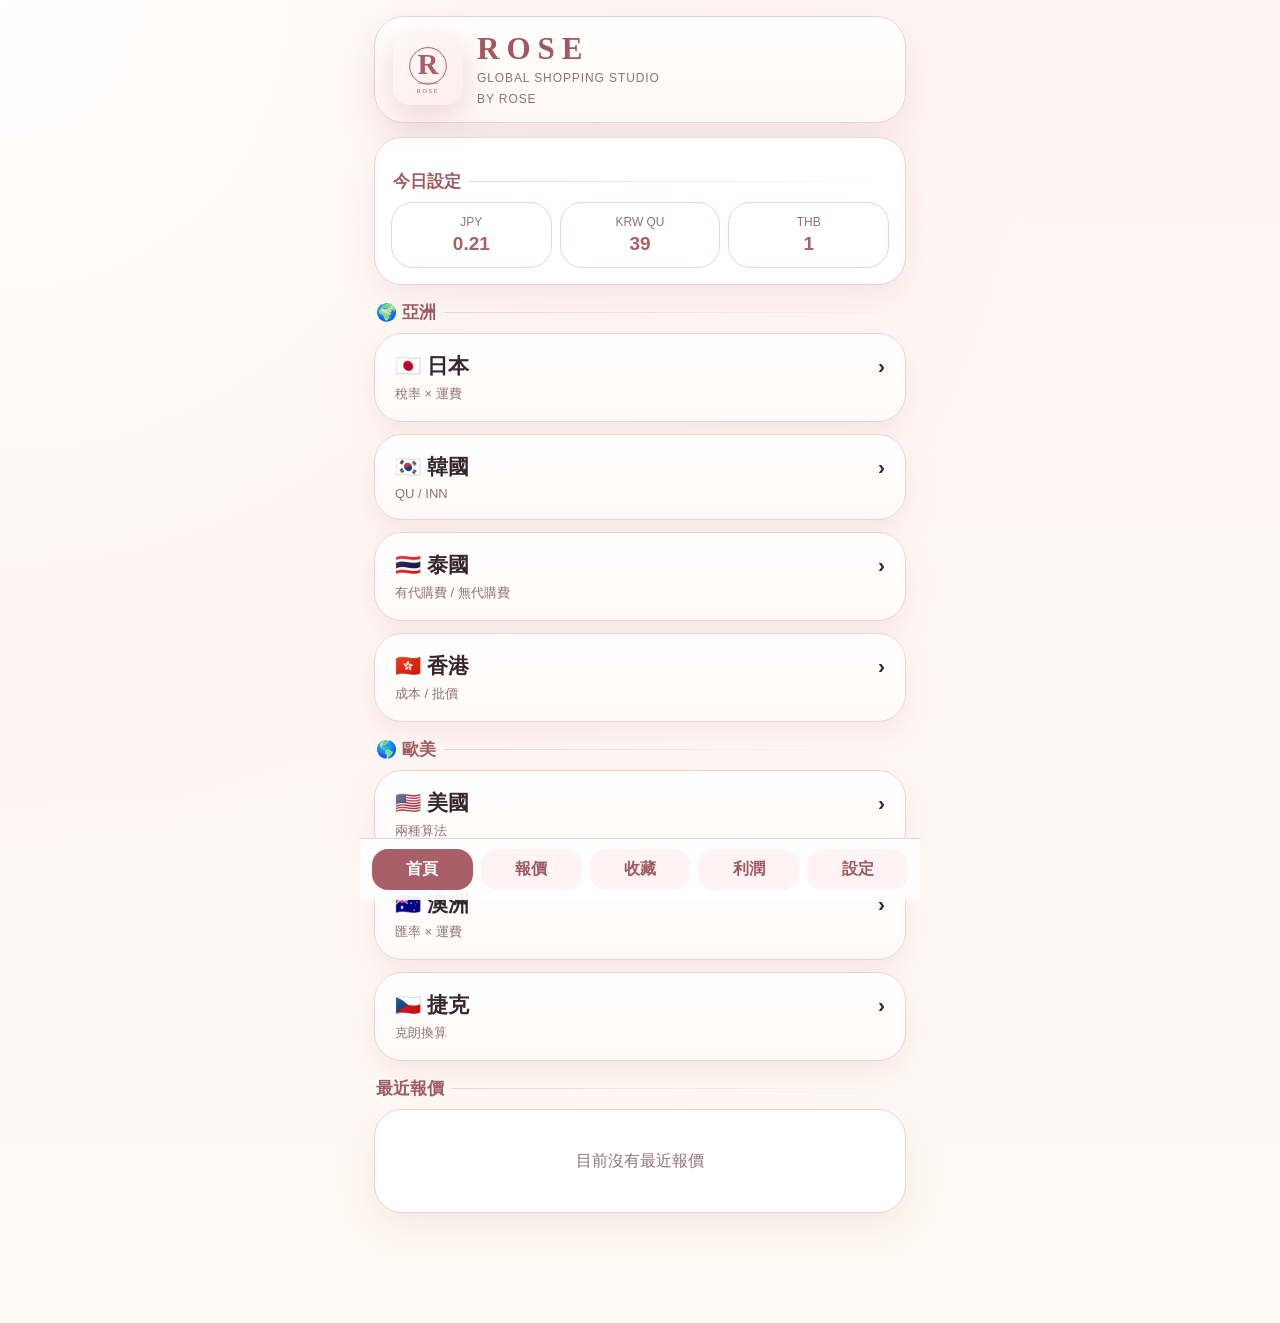
==== commit 502cb506: "Add files via upload" ====
--- a/index.html
+++ b/index.html
@@ -17,7 +17,8 @@
       <img class="hero-logo" src="assets/logo.svg" alt="ROSE Studio" />
       <div>
         <div class="brand">ROSE</div>
-        <div class="tagline">Global Shopping Studio v5.0</div>
+        <div class="tagline">Global Shopping Studio</div>
+        <div class="tagline">by ROSE</div>
       </div>
     </header>
 
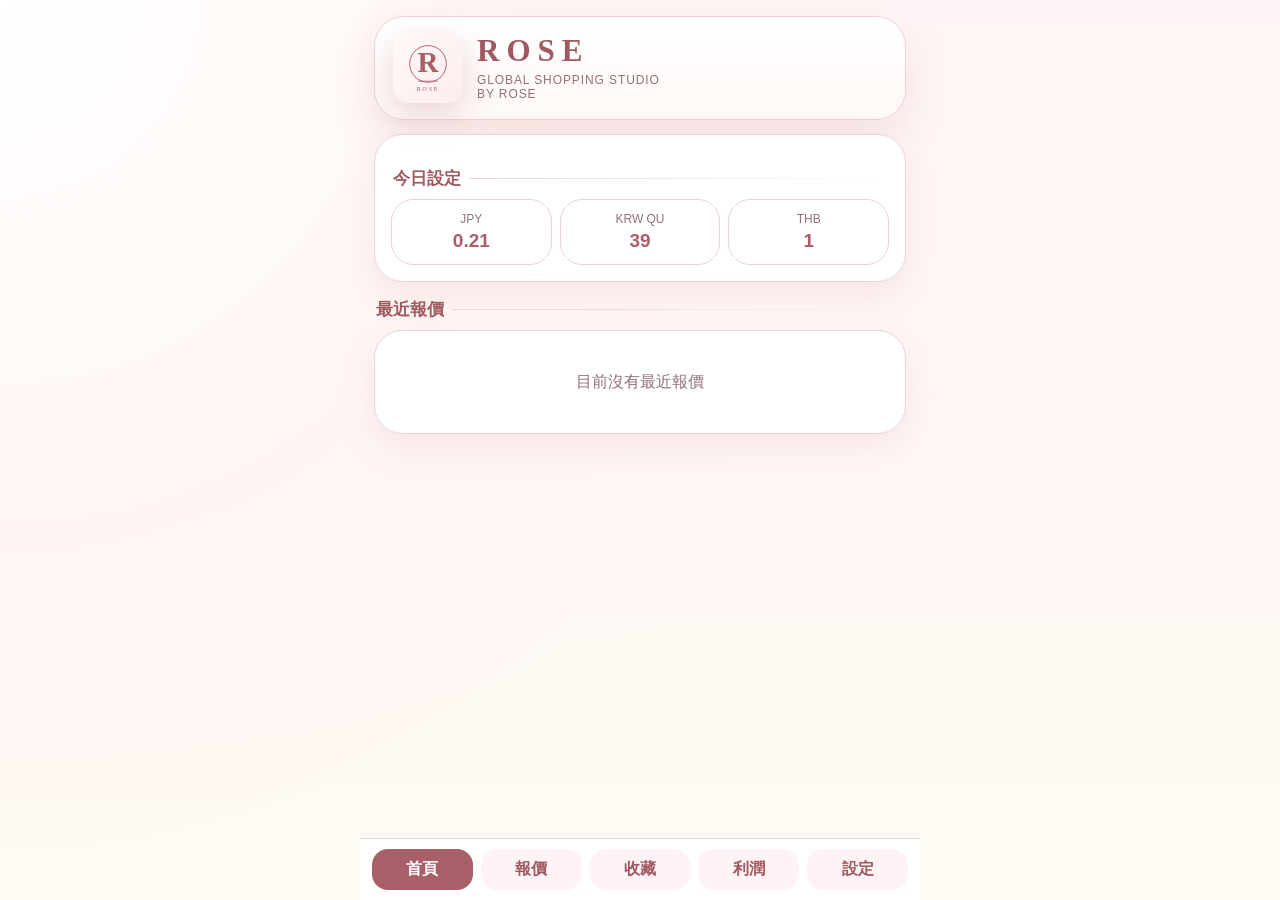
==== commit 4cf686b9: "Add files via upload" ====
--- a/index.html
+++ b/index.html
@@ -17,8 +17,7 @@
       <img class="hero-logo" src="assets/logo.svg" alt="ROSE Studio" />
       <div>
         <div class="brand">ROSE</div>
-        <div class="tagline">Global Shopping Studio</div>
-        <div class="tagline">by ROSE</div>
+        <div class="tagline">Global Shopping Studio<br>by ROSE</div>
       </div>
     </header>
 
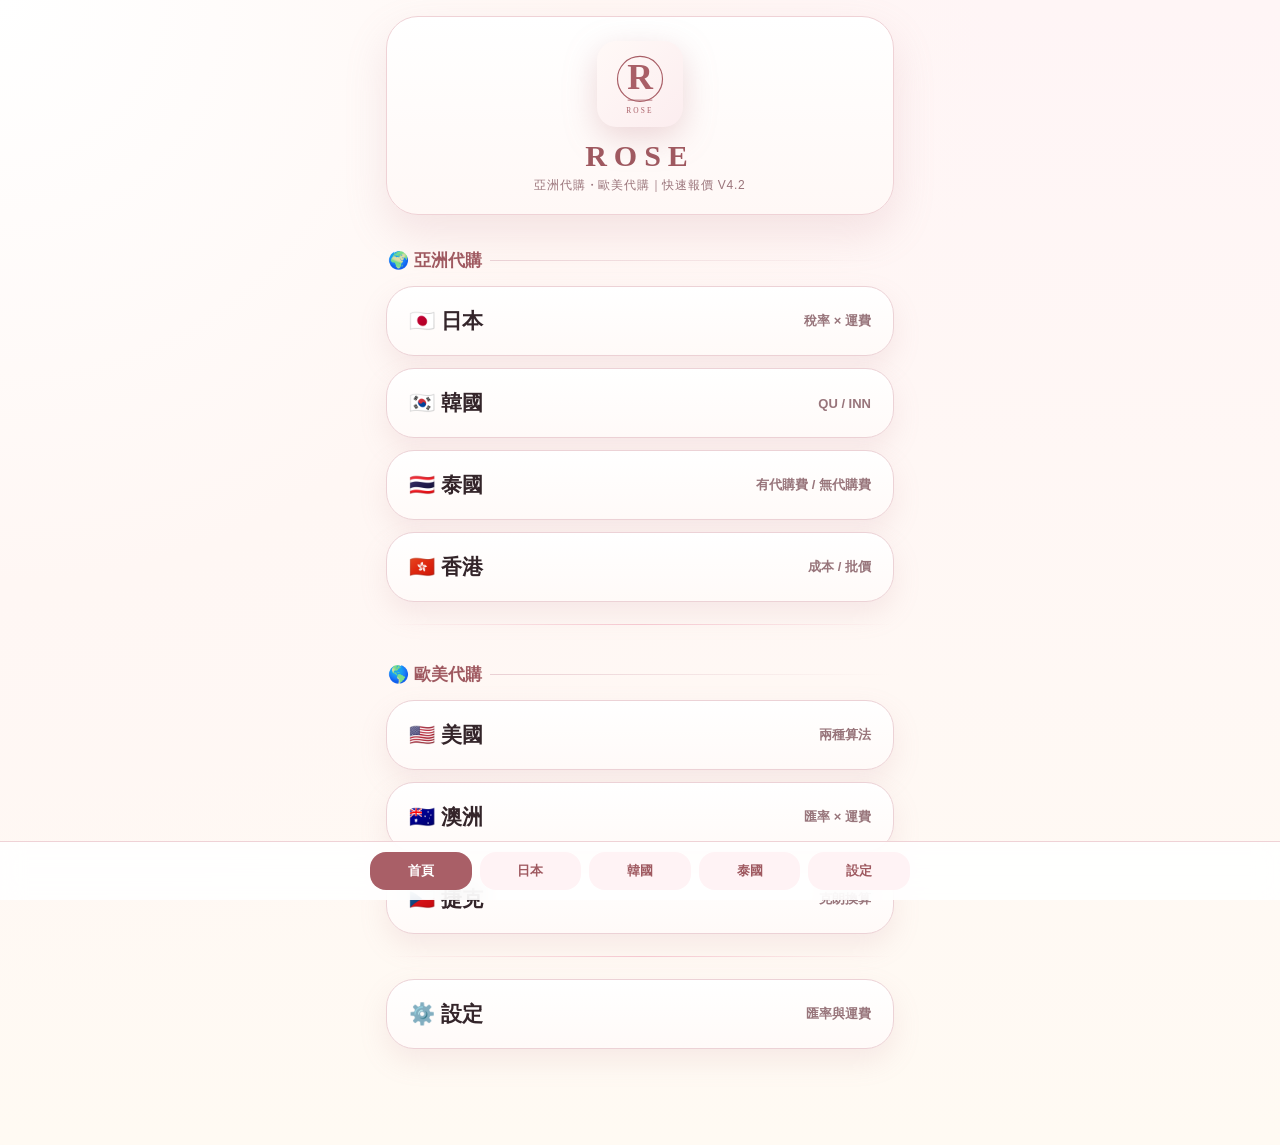
==== commit 4de550ac: "Add files via upload" ====
--- a/index.html
+++ b/index.html
@@ -1,37 +1,196 @@
 <!doctype html>
+<!-- ROSE v4.2 Stable Visual Upgrade -->
 <html lang="zh-Hant">
 <head>
   <meta charset="utf-8" />
   <meta name="viewport" content="width=device-width, initial-scale=1, viewport-fit=cover" />
   <meta name="theme-color" content="#a95f67" />
-  <title>ROSE Studio</title>
+  <title>ROSE</title>
   <link rel="manifest" href="manifest.json" />
-  <link rel="icon" href="assets/favicon.svg" type="image/svg+xml" />
-  <link rel="stylesheet" href="css/style.css" />
-  <link rel="stylesheet" href="css/card.css" />
-  <link rel="stylesheet" href="css/setting.css" />
+  <style>
+    :root{--pink:#f4728b;--pink2:#fff1f4;--ink:#3f2d34;--muted:#8c6b75;--card:#fff;--line:#f5c7d0;--cream:#fff8ef;--green:#ecfdf3;--blue:#eff6ff;--purple:#f7f0ff;}
+    *{box-sizing:border-box} body{margin:0;background:linear-gradient(180deg,#fff4f7,#fffaf3);font-family:-apple-system,BlinkMacSystemFont,"Segoe UI",sans-serif;color:var(--ink)}
+    .app{max-width:540px;margin:0 auto;min-height:100vh;padding:18px 16px 96px}.top{text-align:center;padding:12px 0 18px}.logo{font-size:34px}.title{font-weight:900;font-size:28px}.sub{color:var(--muted);font-size:13px;margin-top:4px}.grid{display:grid;gap:12px}.group-title{grid-column:1/-1;font-size:18px;font-weight:950;color:#9b4054;margin:14px 2px 2px;display:flex;align-items:center;gap:8px}.group-title::after{content:"";height:1px;flex:1;background:linear-gradient(90deg,#f5c7d0,transparent)}.btn{width:100%;border:1px solid var(--line);background:#fff;border-radius:24px;padding:19px 22px;display:flex;align-items:center;justify-content:space-between;font-weight:850;font-size:21px;box-shadow:0 8px 24px #f6b8c533;cursor:pointer;color:var(--ink)}.btn small{font-size:13px;color:var(--muted);font-weight:650}.sep{height:1px;background:linear-gradient(90deg,transparent,#f5c7d0,transparent);margin:10px 0}.page{display:none}.page.active{display:block}.nav{display:flex;align-items:center;gap:12px;margin:8px 0 18px}.back{border:0;background:#fff;border-radius:50%;width:42px;height:42px;font-size:22px;box-shadow:0 8px 20px #e7b5be55;cursor:pointer}.h1{font-size:24px;font-weight:900}.panel{background:#fff;border:1px solid var(--line);border-radius:24px;padding:18px;margin-bottom:14px;box-shadow:0 8px 24px #f6b8c533}.field{margin:10px 0}.field label{display:block;font-weight:800;margin:0 0 7px;font-size:14px}.field .wrap{display:flex;align-items:center;background:#fff;border:2px solid #ffd1db;border-radius:18px;padding:0 14px}.field input{border:0;outline:0;padding:16px 4px;font-size:20px;flex:1;min-width:0;background:transparent}.unit{color:var(--muted);font-weight:800}.primary{border:0;background:var(--pink);color:white;font-size:20px;font-weight:900;border-radius:20px;width:100%;padding:17px;box-shadow:0 10px 20px #f4728b55;cursor:pointer}.settings-link{border:1px dashed var(--line);background:#fff;border-radius:18px;padding:12px;font-weight:800;color:#9b4054;cursor:pointer;width:100%;margin-top:10px}.result-grid{display:grid;gap:12px;margin-top:14px}.card{border-radius:22px;padding:16px;box-shadow:0 8px 24px #d9b8bf33}.card:nth-child(6n+1){background:#ffe6ee}.card:nth-child(6n+2){background:#fff0d8}.card:nth-child(6n+3){background:#eaf8f0}.card:nth-child(6n+4){background:#eaf2ff}.card:nth-child(6n+5){background:#f4eafe}.card:nth-child(6n+6){background:#fff6d9}.card h3{margin:0 0 12px;font-size:18px}.row{display:flex;justify-content:space-between;gap:12px;background:#ffffffcc;margin:8px 0;padding:11px 12px;border-radius:14px;font-weight:800}.row span:first-child{color:#7b5a63}.money{color:#e33f6a;font-size:19px}.kpi{display:grid;grid-template-columns:1fr 1fr;gap:10px}.kpi .row{display:block;text-align:center}.kpi b{display:block;font-size:24px;margin-top:4px;color:#e33f6a}.pill{display:inline-flex;padding:8px 12px;border-radius:999px;background:#fff;color:#9b4054;font-weight:800;font-size:13px;margin-bottom:12px}.settings-table{display:grid;gap:10px}.setting-row{display:grid;grid-template-columns:1fr 126px;gap:10px;align-items:center}.setting-row input{border:1px solid var(--line);border-radius:12px;padding:10px;font-size:16px}.note{font-size:13px;color:var(--muted);line-height:1.5}.bottom{position:fixed;left:0;right:0;bottom:0;background:#ffffffdd;backdrop-filter:blur(12px);border-top:1px solid #f3c7d0;padding:10px 12px}.tabs{max-width:540px;margin:0 auto;display:grid;grid-template-columns:repeat(5,1fr);gap:8px}.tab{border:0;background:#fff0f4;border-radius:16px;padding:10px 4px;font-weight:900;color:#9b4054;cursor:pointer}.tab.active{background:var(--pink);color:#fff}.two{display:grid;grid-template-columns:1fr 1fr;gap:10px}.hidden{display:none!important}.setting-title{font-weight:950;color:#9b4054;margin:18px 0 6px;font-size:17px}.setting-hint{font-size:13px;color:var(--muted);line-height:1.55;background:#fff7f9;border:1px dashed var(--line);border-radius:16px;padding:10px 12px;margin:0 0 12px}
+  
+/* ROSE v4.2 visual polish */
+:root{
+  --pink:#a95f67;
+  --pink2:#fff2f4;
+  --ink:#34252a;
+  --muted:#8f6d73;
+  --line:#ecd2d6;
+}
+body{
+  background:
+    radial-gradient(circle at top left,#fff 0,#fff7f4 34%,transparent 58%),
+    linear-gradient(180deg,#fff5f6,#fffaf3);
+}
+.app{padding-top:16px}
+.top{
+  background:linear-gradient(180deg,#fff,#fff8f6);
+  border:1px solid #efd2d6;
+  border-radius:32px;
+  padding:24px 18px 20px;
+  margin-bottom:18px;
+  box-shadow:0 18px 42px #c58b9330;
+}
+.logo img{
+  width:86px;
+  filter:drop-shadow(0 10px 16px #b76b7342);
+}
+.title{
+  font-family:Georgia,'Times New Roman',serif;
+  letter-spacing:7px;
+  color:#9f5960;
+  font-size:30px;
+  margin-top:4px;
+}
+.sub{
+  color:#9a747a;
+  letter-spacing:.8px;
+  font-size:12px;
+  text-transform:uppercase;
+}
+.group-title{
+  color:#9f5960;
+  font-size:17px;
+  margin-top:16px;
+}
+.group-title::after{
+  background:linear-gradient(90deg,#ead0d4,transparent);
+}
+.btn{
+  background:linear-gradient(180deg,#ffffff,#fffaf8);
+  border-color:#ecd2d6;
+  border-radius:28px;
+  padding:20px 22px;
+  box-shadow:0 12px 28px #c58b9326;
+  transition:transform .12s ease,box-shadow .12s ease,border-color .12s ease;
+}
+.btn:active{
+  transform:scale(.985);
+  box-shadow:0 6px 16px #c58b9330;
+}
+.btn span{letter-spacing:.2px}
+.btn small{color:#98757b}
+.panel{
+  border-color:#ecd2d6;
+  border-radius:28px;
+  box-shadow:0 14px 34px #c58b9326;
+}
+.field .wrap{
+  border-color:#efd0d6;
+  border-radius:20px;
+}
+.primary{
+  background:#a95f67;
+  box-shadow:0 12px 24px #a95f6742;
+}
+.settings-link{
+  color:#9f5960;
+  border-color:#e7c3ca;
+}
+.card{
+  border:1px solid #efd6d9;
+  border-radius:26px;
+  box-shadow:0 14px 32px #c58b9324;
+}
+.card h3{
+  color:#8f4f57;
+  letter-spacing:.4px;
+}
+.row{
+  border-radius:16px;
+}
+.money{
+  color:#a95f67;
+}
+.pill{
+  background:#fff4f5;
+  color:#9f5960;
+}
+.back{
+  box-shadow:0 10px 22px #c58b9330;
+}
+.bottom{
+  border-top-color:#efd2d6;
+}
+.tab{
+  background:#fff3f5;
+  color:#9f5960;
+}
+.tab.active{
+  background:#a95f67;
+  color:#fff;
+}
+.setting-title{
+  color:#9f5960;
+}
+.setting-hint{
+  background:#fff7f8;
+  border-color:#ecd2d6;
+}
+
+</style>
 </head>
 <body>
-  <div class="app-shell">
-    <header class="hero">
-      <img class="hero-logo" src="assets/logo.svg" alt="ROSE Studio" />
-      <div>
-        <div class="brand">ROSE</div>
-        <div class="tagline">Global Shopping Studio<br>by ROSE</div>
-      </div>
-    </header>
+<div class="app">
+  <section id="home" class="page active">
+    <div class="top"><div class="logo"><img src="icon.svg" width="82" alt="ROSE"></div><div class="title">ROSE</div><div class="sub">亞洲代購・歐美代購｜快速報價 v4.2</div></div>
+    <div class="grid">
+      <div class="group-title">🌍 亞洲代購</div>
+      <button class="btn" onclick="show('jp')"><span>🇯🇵 日本</span><small>稅率 × 運費</small></button>
+      <button class="btn" onclick="show('kr')"><span>🇰🇷 韓國</span><small>QU / INN</small></button>
+      <button class="btn" onclick="show('th')"><span>🇹🇭 泰國</span><small>有代購費 / 無代購費</small></button>
+      <button class="btn" onclick="show('hk')"><span>🇭🇰 香港</span><small>成本 / 批價</small></button>
+      <div class="sep"></div>
+      <div class="group-title">🌎 歐美代購</div>
+      <button class="btn" onclick="show('us')"><span>🇺🇸 美國</span><small>兩種算法</small></button>
+      <button class="btn" onclick="show('au')"><span>🇦🇺 澳洲</span><small>匯率 × 運費</small></button>
+      <button class="btn" onclick="show('cz')"><span>🇨🇿 捷克</span><small>克朗換算</small></button>
+      <div class="sep"></div>
+      <button class="btn" onclick="show('settings')"><span>⚙️ 設定</span><small>匯率與運費</small></button>
+    </div>
+  </section>
+  <section id="jp" class="page"></section><section id="kr" class="page"></section><section id="th" class="page"></section>
+  <section id="us" class="page"></section><section id="hk" class="page"></section><section id="au" class="page"></section><section id="cz" class="page"></section><section id="settings" class="page"></section>
+</div>
+<div class="bottom"><div class="tabs">
+  <button class="tab active" onclick="show('home')">首頁</button><button class="tab" onclick="show('jp')">日本</button><button class="tab" onclick="show('kr')">韓國</button><button class="tab" onclick="show('th')">泰國</button><button class="tab" onclick="show('settings')">設定</button>
+</div></div>
+<script>
+const defaults={jpRate:.21,jpShips:[.20,.22,.24,.25,.27,.28],krQuFee:1.03,krQuRate1:39,krQuRate2:40,krQuAir1:.26,krQuAir2:.21,krQuSea:.16,krHongRate1:40,krHongRate2:42,krHongAir:.23,krHongSea:.146,thRate:1,thShip:.17,thWeightShip:.18,usRate:32,usFeeA:1.08,usShipA:180,usFeeB:1.07,usShipB:5,hkRateCost:3.8,hkRateWholesale:5,hkBuyerFee:0,hkBuyerFeeWholesale:30,hkShipRateCost:4.2,hkShipRateWholesale:5,hkShipPerG:.15,auRate:23,auShip:.175,czRate:1.4,czShip:.3};
+let st=JSON.parse(localStorage.getItem('roseSettings')||localStorage.getItem('abbySettings')||'{}'); st={...defaults,...st};
+const fmt=n=>'NT$ '+(isFinite(n)?Math.round(n).toLocaleString('zh-TW'):'0');
+const fmt2=n=>'NT$ '+(isFinite(n)?Math.round(n).toLocaleString('zh-TW'):'0');
+function save(){localStorage.setItem('roseSettings',JSON.stringify(st));}
+function show(id){document.querySelectorAll('.page').forEach(p=>p.classList.remove('active'));document.getElementById(id).classList.add('active');document.querySelectorAll('.tab').forEach(t=>t.classList.remove('active')); const map={home:0,jp:1,kr:2,th:3,settings:4}; if(map[id]!=null)document.querySelectorAll('.tab')[map[id]].classList.add('active'); window.scrollTo(0,0)}
+function nav(title){return `<div class="nav"><button class="back" onclick="show('home')">‹</button><div class="h1">${title}</div></div>`}
+function input(id,label,unit,val=0){return `<div class="field"><label>${label}</label><div class="wrap"><input id="${id}" type="number" inputmode="decimal" value="${val}" oninput="calcAll()"><span class="unit">${unit}</span></div></div>`}
+function jpCost(p,w,tax,ship){return p*tax*st.jpRate+w*ship}
+function renderJP(){document.getElementById('jp').innerHTML=nav('🇯🇵 日本報價')+`<div class="panel">${input('jpPrice','商品價格（日幣）','¥',100)}${input('jpWeight','重量','g',100)}<button class="primary" onclick="calcAll()">開始計算</button><button class="settings-link" onclick="show('settings')">調整日本匯率 / 運費</button></div><div id="jpResults" class="result-grid"></div>`;calcAll()}
+function calcJP(){let p=+document.getElementById('jpPrice')?.value||0,w=+document.getElementById('jpWeight')?.value||0;let html=`<div class="panel kpi"><div class="row">商品<b>¥ ${p.toLocaleString()}</b></div><div class="row">重量<b>${w} g</b></div></div>`;st.jpShips.forEach(ship=>{let a=jpCost(p,w,1.1,ship),b=jpCost(p,w,1.08,ship),c=jpCost(p,w,1,ship);html+=`<div class="card"><h3>運費 ${ship.toFixed(2)}</h3><div class="row"><span>10%稅 成本</span><span class="money">${fmt(a)}</span></div><div class="row"><span>8%稅 成本</span><span class="money">${fmt(b)}</span></div><div class="row"><span>稅込 成本</span><span class="money">${fmt(c)}</span></div></div>`});document.getElementById('jpResults').innerHTML=html}
+function renderKR(){document.getElementById('kr').innerHTML=nav('🇰🇷 韓國報價')+`<div class="panel"><span class="pill">QU 模式</span>${input('krQuPrice','韓元價格','₩',28000)}${input('krQuWeight','重量','g',900)}<span class="pill">INN 模式</span>${input('krHongPrice','韓元價格','₩',10000)}${input('krHongWeight','重量','g',200)}<button class="primary" onclick="calcAll()">開始計算</button></div><div id="krResults" class="result-grid"></div>`;calcAll()}
+function calcKR(){let p=+document.getElementById('krQuPrice')?.value||0,w=+document.getElementById('krQuWeight')?.value||0,hp=+document.getElementById('krHongPrice')?.value||0,hw=+document.getElementById('krHongWeight')?.value||0;let qAir1=p*st.krQuFee/st.krQuRate1+w*st.krQuAir1,qAir2=p*st.krQuFee/st.krQuRate2+w*st.krQuAir2,qSea1=p*st.krQuFee/st.krQuRate1+w*st.krQuSea,qSea2=p*st.krQuFee/st.krQuRate2+w*st.krQuSea;let hAir1=hp/st.krHongRate1+hw*st.krHongAir,hAir2=hp/st.krHongRate2+hw*st.krHongAir,hSea1=hp/st.krHongRate1+hw*st.krHongSea,hSea2=hp/st.krHongRate2+hw*st.krHongSea;document.getElementById('krResults').innerHTML=`<div class="card"><h3>QU 空運</h3><div class="row"><span>匯率 ${st.krQuRate1}｜運費 ${st.krQuAir1}/g</span><span class="money">${fmt(qAir1)}</span></div><div class="row"><span>匯率 ${st.krQuRate2}｜運費 ${st.krQuAir2}/g</span><span class="money">${fmt(qAir2)}</span></div></div><div class="card"><h3>QU 海運</h3><div class="row"><span>匯率 ${st.krQuRate1}｜運費 ${st.krQuSea}/g</span><span class="money">${fmt(qSea1)}</span></div><div class="row"><span>匯率 ${st.krQuRate2}｜運費 ${st.krQuSea}/g</span><span class="money">${fmt(qSea2)}</span></div></div><div class="card"><h3>INN 空運</h3><div class="row"><span>匯率 ${st.krHongRate1}｜運費 ${st.krHongAir}/g</span><span class="money">${fmt(hAir1)}</span></div><div class="row"><span>匯率 ${st.krHongRate2}｜運費 ${st.krHongAir}/g</span><span class="money">${fmt(hAir2)}</span></div></div><div class="card"><h3>INN 海運</h3><div class="row"><span>匯率 ${st.krHongRate1}｜運費 ${st.krHongSea}/g</span><span class="money">${fmt(hSea1)}</span></div><div class="row"><span>匯率 ${st.krHongRate2}｜運費 ${st.krHongSea}/g</span><span class="money">${fmt(hSea2)}</span></div></div>`}
+function renderTH(){document.getElementById('th').innerHTML=nav('🇹🇭 泰國報價')+`<div class="panel"><span class="pill">有代購費</span>${input('thPrice','泰銖價格','฿',100)}${input('thWeight','重量','g',100)}<span class="pill">無代購費</span>${input('thWPrice','泰銖價格','฿',210)}${input('thWWeight','重量','g',400)}<button class="primary" onclick="calcAll()">開始計算</button></div><div id="thResults" class="result-grid"></div>`;calcAll()}
+function calcTH(){let p=+document.getElementById('thPrice')?.value||0,w=+document.getElementById('thWeight')?.value||0,wp=+document.getElementById('thWPrice')?.value||0,ww=+document.getElementById('thWWeight')?.value||0;let cost=Math.round(p*1.1*st.thRate+w*st.thShip);let base=Math.round(wp*st.thRate+ww*st.thShip);let agent=Math.round(base*1.1);document.getElementById('thResults').innerHTML=`<div class="card"><h3>有代購費</h3><div class="row"><span>成本</span><span class="money">${fmt(cost)}</span></div></div><div class="card"><h3>無代購費</h3><div class="row"><span>成本</span><span class="money">${fmt(base)}</span></div><div class="row"><span>代購費10%</span><span>${fmt(agent)}</span></div></div>`}
 
-    <main id="app"></main>
-
-    <nav class="bottom-tabs">
-      <button data-route="dashboard" class="tab active">首頁</button>
-      <button data-route="quote" class="tab">報價</button>
-      <button data-route="favorites" class="tab">收藏</button>
-      <button data-route="profit" class="tab">利潤</button>
-      <button data-route="settings" class="tab">設定</button>
-    </nav>
-  </div>
-
-  <script type="module" src="js/app.js"></script>
+function renderUS(){document.getElementById('us').innerHTML=nav('🇺🇸 美國報價')+`<div class="panel"><span class="pill">算法A：商品×代購×匯率 + 磅×運費</span>${input('usAUsd','美金價格','$',10.99)}${input('usALb','重量','lb',1.37)}<span class="pill">算法B：(商品×代購 + 磅×運費)×匯率</span>${input('usBUsd','美金價格','$',10.99)}${input('usBLb','重量','lb',1.37)}<span class="pill">克磅換算</span>${input('usG','克轉磅','g',500)}${input('usLb','磅轉克','lb',1)}<button class="primary" onclick="calcAll()">開始計算</button></div><div id="usResults" class="result-grid"></div>`;calcAll()}
+function calcUS(){let a=+document.getElementById('usAUsd')?.value||0,alb=+document.getElementById('usALb')?.value||0,b=+document.getElementById('usBUsd')?.value||0,blb=+document.getElementById('usBLb')?.value||0,g=+document.getElementById('usG')?.value||0,lb=+document.getElementById('usLb')?.value||0;let ares=a*st.usFeeA*st.usRate+alb*st.usShipA;let bres=(b*st.usFeeB+blb*st.usShipB)*st.usRate;document.getElementById('usResults').innerHTML=`<div class="card"><h3>算法A</h3><div class="row"><span>結果</span><span class="money">${fmt2(ares)}</span></div></div><div class="card"><h3>算法B</h3><div class="row"><span>結果</span><span class="money">${fmt2(bres)}</span></div></div><div class="card"><h3>重量換算</h3><div class="row"><span>${g} g =</span><span class="money">${(g*0.0022046).toFixed(4)} lb</span></div><div class="row"><span>${lb} lb =</span><span class="money">${(lb/0.0022046).toFixed(2)} g</span></div></div>`}
+function renderHK(){document.getElementById('hk').innerHTML=nav('🇭🇰 香港報價')+`<div class="panel"><span class="pill">模式1：折扣＋買手費</span>${input('hkPrice','港幣價格','HK$',125)}${input('hkDiscount','折扣','×',1)}<span class="pill">模式2：重量運費</span>${input('hkWPrice','港幣價格','HK$',20)}${input('hkWeightFee','重量運費','NT$',85)}${input('hkWDiscount','折扣','×',1)}<button class="primary" onclick="calcAll()">開始計算</button></div><div id="hkResults" class="result-grid"></div>`;calcAll()}
+function calcHK(){let p=+document.getElementById('hkPrice')?.value||0,d=+document.getElementById('hkDiscount')?.value||0,wp=+document.getElementById('hkWPrice')?.value||0,wf=+document.getElementById('hkWeightFee')?.value||0,wd=+document.getElementById('hkWDiscount')?.value||0;let c=p*d*st.hkRateCost+st.hkBuyerFee,wh=p*d*st.hkRateWholesale+st.hkBuyerFeeWholesale;let c2=wp*wd*st.hkShipRateCost+wf*st.hkShipPerG,wh2=wp*wd*st.hkShipRateWholesale+wf*st.hkShipPerG;document.getElementById('hkResults').innerHTML=`<div class="card"><h3>模式1：折扣＋買手費</h3><div class="row"><span>成本</span><span class="money">${fmt2(c)}</span></div><div class="row"><span>批價</span><span>${fmt2(wh)}</span></div></div><div class="card"><h3>模式2：重量運費</h3><div class="row"><span>成本</span><span class="money">${fmt2(c2)}</span></div><div class="row"><span>批價</span><span>${fmt2(wh2)}</span></div></div>`}
+function renderAU(){document.getElementById('au').innerHTML=nav('🇦🇺 澳洲報價')+`<div class="panel">${input('auPrice','澳幣價格','A$',30)}${input('auWeight','重量','g',150)}<button class="primary" onclick="calcAll()">開始計算</button></div><div id="auResults" class="result-grid"></div>`;calcAll()}
+function calcAU(){let p=+document.getElementById('auPrice')?.value||0,w=+document.getElementById('auWeight')?.value||0;let res=p*st.auRate+w*st.auShip;document.getElementById('auResults').innerHTML=`<div class="card"><h3>澳洲小計</h3><div class="row"><span>結果</span><span class="money">${fmt2(res)}</span></div></div>`}
+function renderCZ(){document.getElementById('cz').innerHTML=nav('🇨🇿 捷克報價')+`<div class="panel">${input('czPrice','克朗價格','Kč',119.9)}${input('czWeight','重量','g',150)}<button class="primary" onclick="calcAll()">開始計算</button></div><div id="czResults" class="result-grid"></div>`;calcAll()}
+function calcCZ(){let p=+document.getElementById('czPrice')?.value||0,w=+document.getElementById('czWeight')?.value||0;let res=p*st.czRate+w*st.czShip;document.getElementById('czResults').innerHTML=`<div class="card"><h3>捷克小計</h3><div class="row"><span>結果</span><span class="money">${fmt2(res)}</span></div></div>`}
+function settingTitle(t){return `<div class="setting-title">${t}</div>`}
+function settingInput(k,l,step='0.001'){return `<div class="setting-row"><label>${l}</label><input id="set_${k}" type="number" step="${step}" value="${st[k]}"></div>`}
+function renderSettings(){let shipHtml=st.jpShips.map((v,i)=>`<div class="setting-row"><label>日本運費 ${i+1}</label><input id="jpShip${i}" type="number" step="0.01" value="${v}"></div>`).join('');document.getElementById('settings').innerHTML=nav('⚙️ 設定')+`<div class="panel"><div class="setting-hint">韓國運費為「每 g 運費」。例如 0.26 代表每公克 0.26 元；不需要運費就填 0。</div><div class="settings-table">${settingTitle('🇯🇵 日本')}${settingInput('jpRate','日幣匯率')}${shipHtml}${settingTitle('🇰🇷 韓國 QU')}${settingInput('krQuRate1','QU 匯率1')}${settingInput('krQuRate2','QU 匯率2')}${settingInput('krQuAir1','QU 空運運費1 / 每g')}${settingInput('krQuAir2','QU 空運運費2 / 每g')}${settingInput('krQuSea','QU 海運運費 / 每g')}${settingInput('krQuFee','QU 代購費倍率')}${settingTitle('🇰🇷 韓國 INN')}${settingInput('krHongRate1','INN 匯率1')}${settingInput('krHongRate2','INN 匯率2')}${settingInput('krHongAir','INN 空運運費 / 每g')}${settingInput('krHongSea','INN 海運運費 / 每g')}${settingTitle('🇹🇭 泰國')}${settingInput('thRate','泰銖匯率')}${settingInput('thShip','有代購運費 / 每g')}${settingInput('thWeightShip','無代購運費 / 每g')}${settingTitle('🇺🇸 美國')}${settingInput('usRate','美金匯率')}${settingInput('usFeeA','算法A代購費倍率')}${settingInput('usShipA','算法A運費')}${settingInput('usFeeB','算法B代購費倍率')}${settingInput('usShipB','算法B運費')}${settingTitle('🇭🇰 香港')}${settingInput('hkRateCost','港幣成本匯率')}${settingInput('hkRateWholesale','港幣批價匯率')}${settingInput('hkBuyerFee','買手費成本')}${settingInput('hkBuyerFeeWholesale','買手費批價')}${settingInput('hkShipRateCost','重量成本匯率')}${settingInput('hkShipRateWholesale','重量批價匯率')}${settingInput('hkShipPerG','香港重量運費 / 每g')}${settingTitle('🇦🇺 澳洲')}${settingInput('auRate','澳幣匯率')}${settingInput('auShip','澳洲運費 / 每g')}${settingTitle('🇨🇿 捷克')}${settingInput('czRate','捷克匯率')}${settingInput('czShip','捷克運費 / 每g')}</div><button class="primary" style="margin-top:16px" onclick="saveSettings()">儲存設定</button><p class="note">設定會存在這台手機/電腦的瀏覽器裡。換裝置要重新設定。</p></div>`}
+function saveSettings(){Object.keys(defaults).forEach(k=>{if(k==='jpShips')return;let el=document.getElementById('set_'+k);if(el)st[k]=+el.value});st.jpShips=st.jpShips.map((_,i)=>+document.getElementById('jpShip'+i).value||0);save();alert('已儲存設定');renderAll();show('settings')}
+function calcAll(){if(document.getElementById('jpResults'))calcJP();if(document.getElementById('krResults'))calcKR();if(document.getElementById('thResults'))calcTH();if(document.getElementById('usResults'))calcUS();if(document.getElementById('hkResults'))calcHK();if(document.getElementById('auResults'))calcAU();if(document.getElementById('czResults'))calcCZ()}
+function renderAll(){renderJP();renderKR();renderTH();renderUS();renderHK();renderAU();renderCZ();renderSettings()}
+renderAll();
+if('serviceWorker' in navigator){navigator.serviceWorker.register('./sw.js').catch(()=>{})}
+</script>
 </body>
-</html>
+</html>
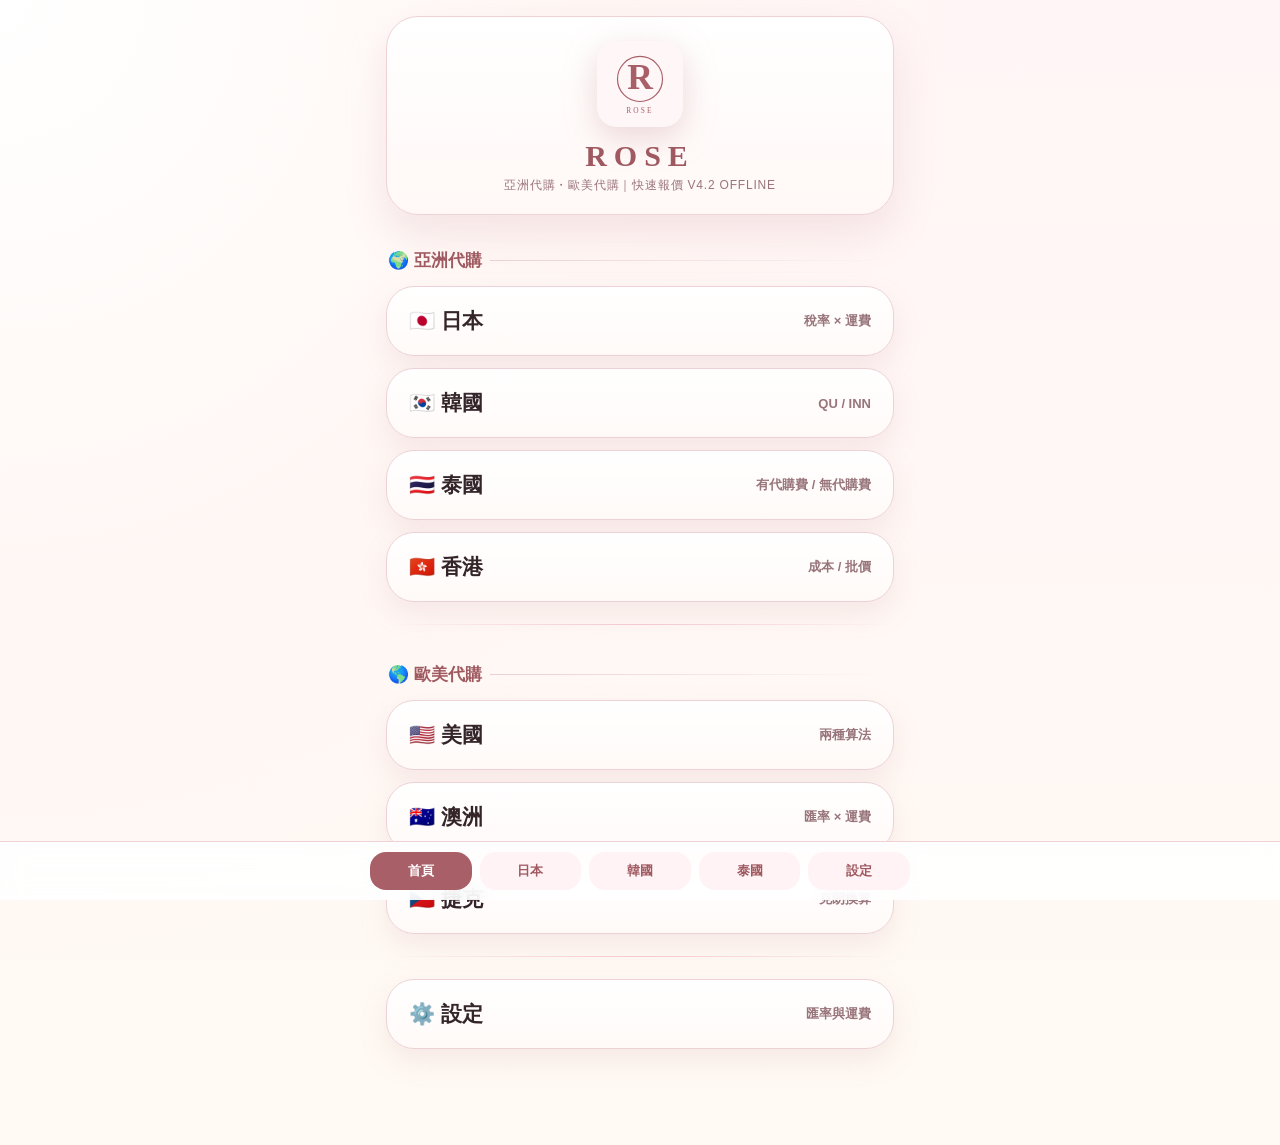
==== commit 3224a3e7: "Add files via upload" ====
--- a/index.html
+++ b/index.html
@@ -1,10 +1,13 @@
 <!doctype html>
-<!-- ROSE v4.2 Stable Visual Upgrade -->
+<!-- ROSE v4.2 Offline Stable -->
 <html lang="zh-Hant">
 <head>
   <meta charset="utf-8" />
   <meta name="viewport" content="width=device-width, initial-scale=1, viewport-fit=cover" />
   <meta name="theme-color" content="#a95f67" />
+  <meta name="apple-mobile-web-app-capable" content="yes" />
+  <meta name="apple-mobile-web-app-title" content="ROSE" />
+  <meta name="apple-mobile-web-app-status-bar-style" content="default" />
   <title>ROSE</title>
   <link rel="manifest" href="manifest.json" />
   <style>
@@ -136,7 +139,7 @@
 <body>
 <div class="app">
   <section id="home" class="page active">
-    <div class="top"><div class="logo"><img src="icon.svg" width="82" alt="ROSE"></div><div class="title">ROSE</div><div class="sub">亞洲代購・歐美代購｜快速報價 v4.2</div></div>
+    <div class="top"><div class="logo"><img src="icon.svg" width="82" alt="ROSE"></div><div class="title">ROSE</div><div class="sub">亞洲代購・歐美代購｜快速報價 v4.2 Offline</div></div>
     <div class="grid">
       <div class="group-title">🌍 亞洲代購</div>
       <button class="btn" onclick="show('jp')"><span>🇯🇵 日本</span><small>稅率 × 運費</small></button>
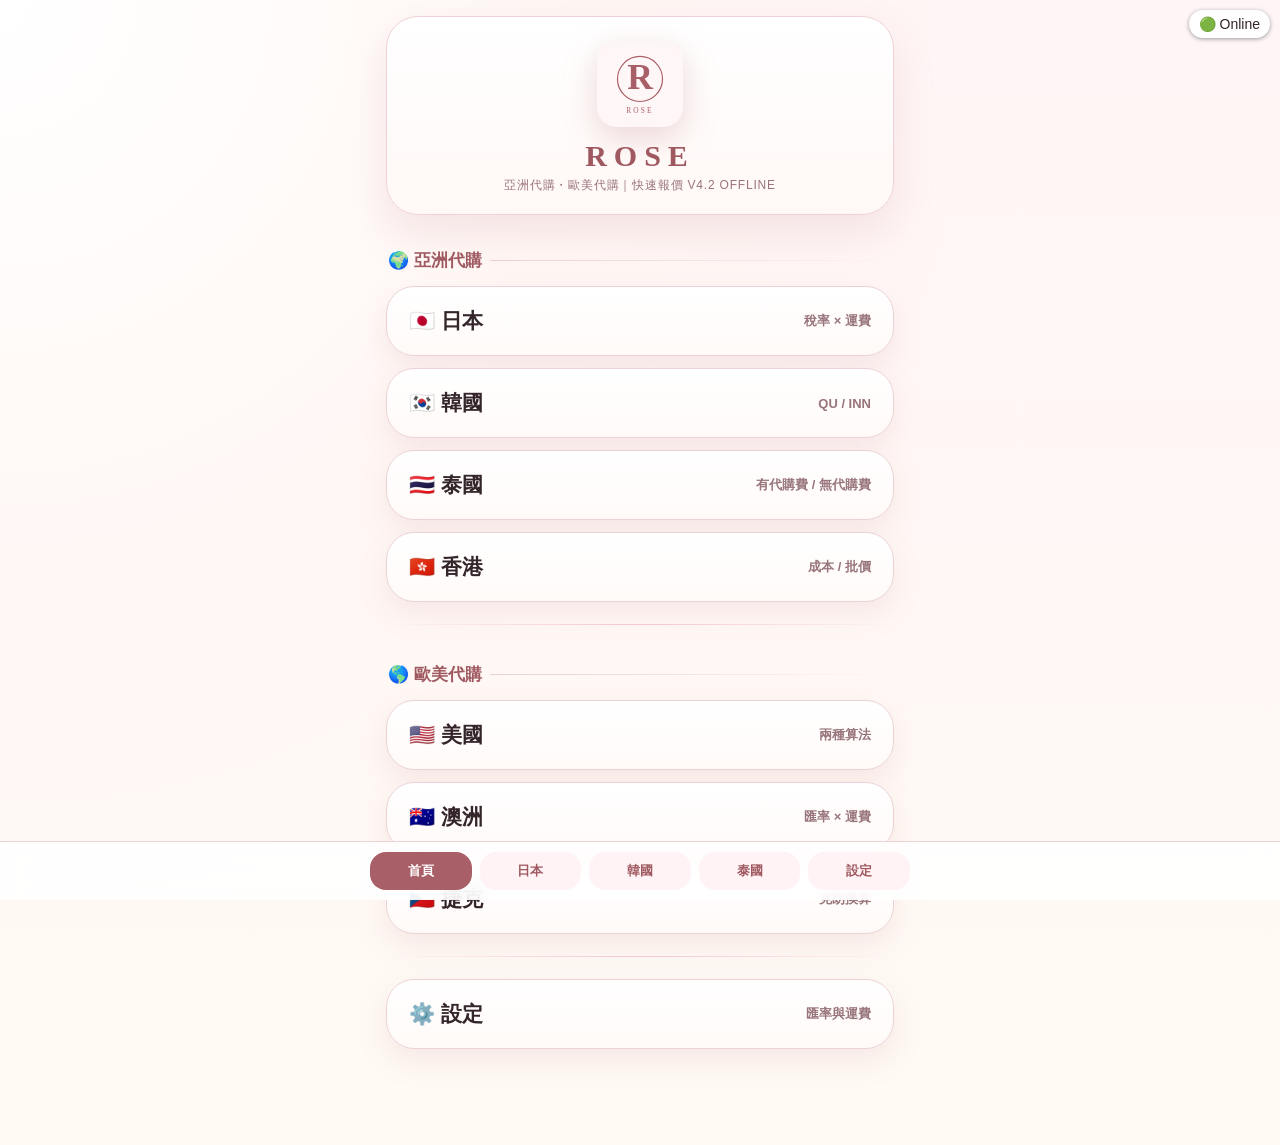
==== commit 82e37d80: "Add files via upload" ====
--- a/index.html
+++ b/index.html
@@ -136,7 +136,7 @@
 
 </style>
 </head>
-<body>
+<body><div id="netStatus" style="position:fixed;top:10px;right:10px;background:#fff;padding:6px 10px;border-radius:20px;box-shadow:0 1px 4px #999;z-index:9999;font:14px sans-serif">🟢 Online</div>
 <div class="app">
   <section id="home" class="page active">
     <div class="top"><div class="logo"><img src="icon.svg" width="82" alt="ROSE"></div><div class="title">ROSE</div><div class="sub">亞洲代購・歐美代購｜快速報價 v4.2 Offline</div></div>
@@ -195,5 +195,20 @@
 renderAll();
 if('serviceWorker' in navigator){navigator.serviceWorker.register('./sw.js').catch(()=>{})}
 </script>
-</body>
+
+<script>
+function updateNet(){const e=document.getElementById('netStatus');e.textContent=navigator.onLine?'🟢 Online':'🌹 Offline Ready';}
+window.addEventListener('online',updateNet);window.addEventListener('offline',updateNet);
+document.addEventListener('DOMContentLoaded',()=>{
+updateNet();
+document.querySelectorAll('input,select,textarea').forEach(el=>{
+el.addEventListener('change',()=>{
+try{localStorage.setItem('rose_autosave_'+(el.id||el.name||Math.random()),el.value);}catch(e){}
+let t=document.getElementById('autosaveToast');
+if(!t){t=document.createElement('div');t.id='autosaveToast';t.style='position:fixed;bottom:18px;right:18px;background:#2d7;color:#fff;padding:8px 12px;border-radius:8px;z-index:9999';document.body.appendChild(t);}
+t.textContent='💾 已自動儲存 ✅';t.style.display='block';clearTimeout(window._ast);window._ast=setTimeout(()=>t.style.display='none',1200);
+});
+});
+});
+</script></body>
 </html>
